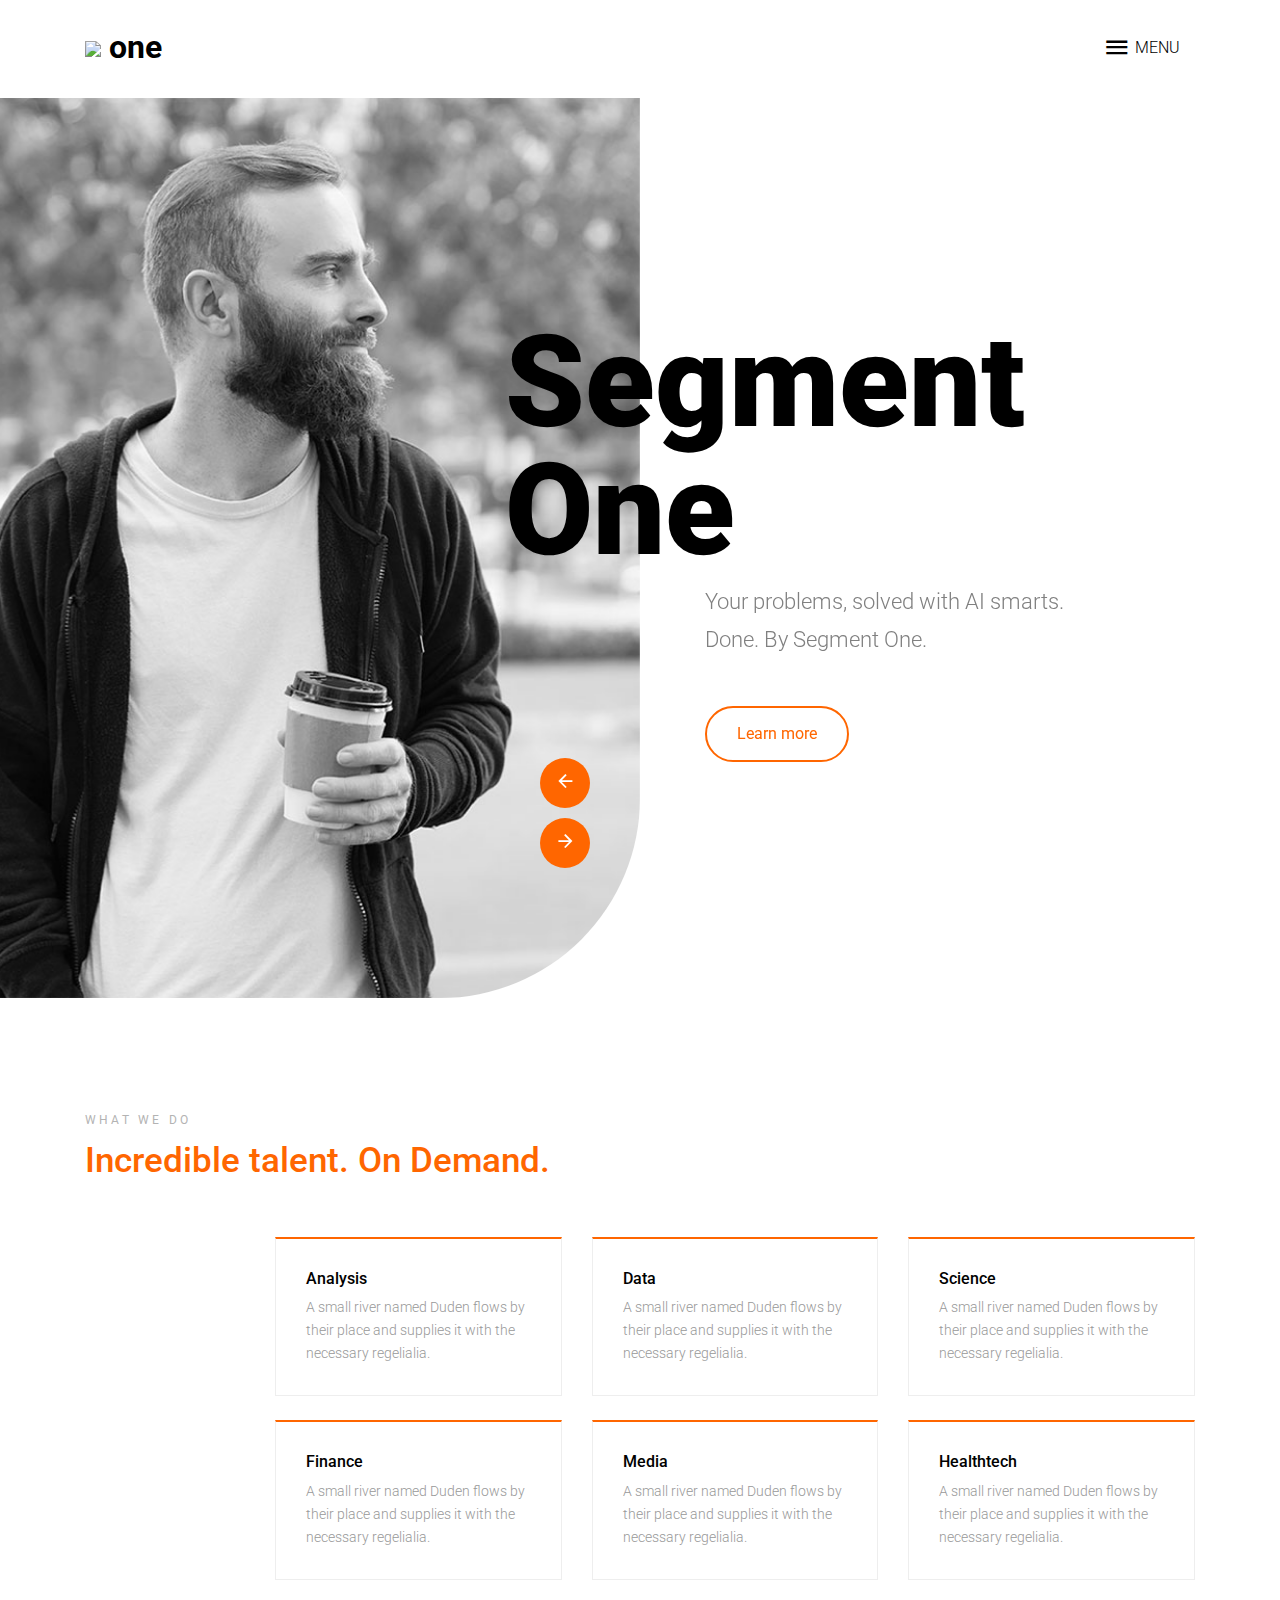
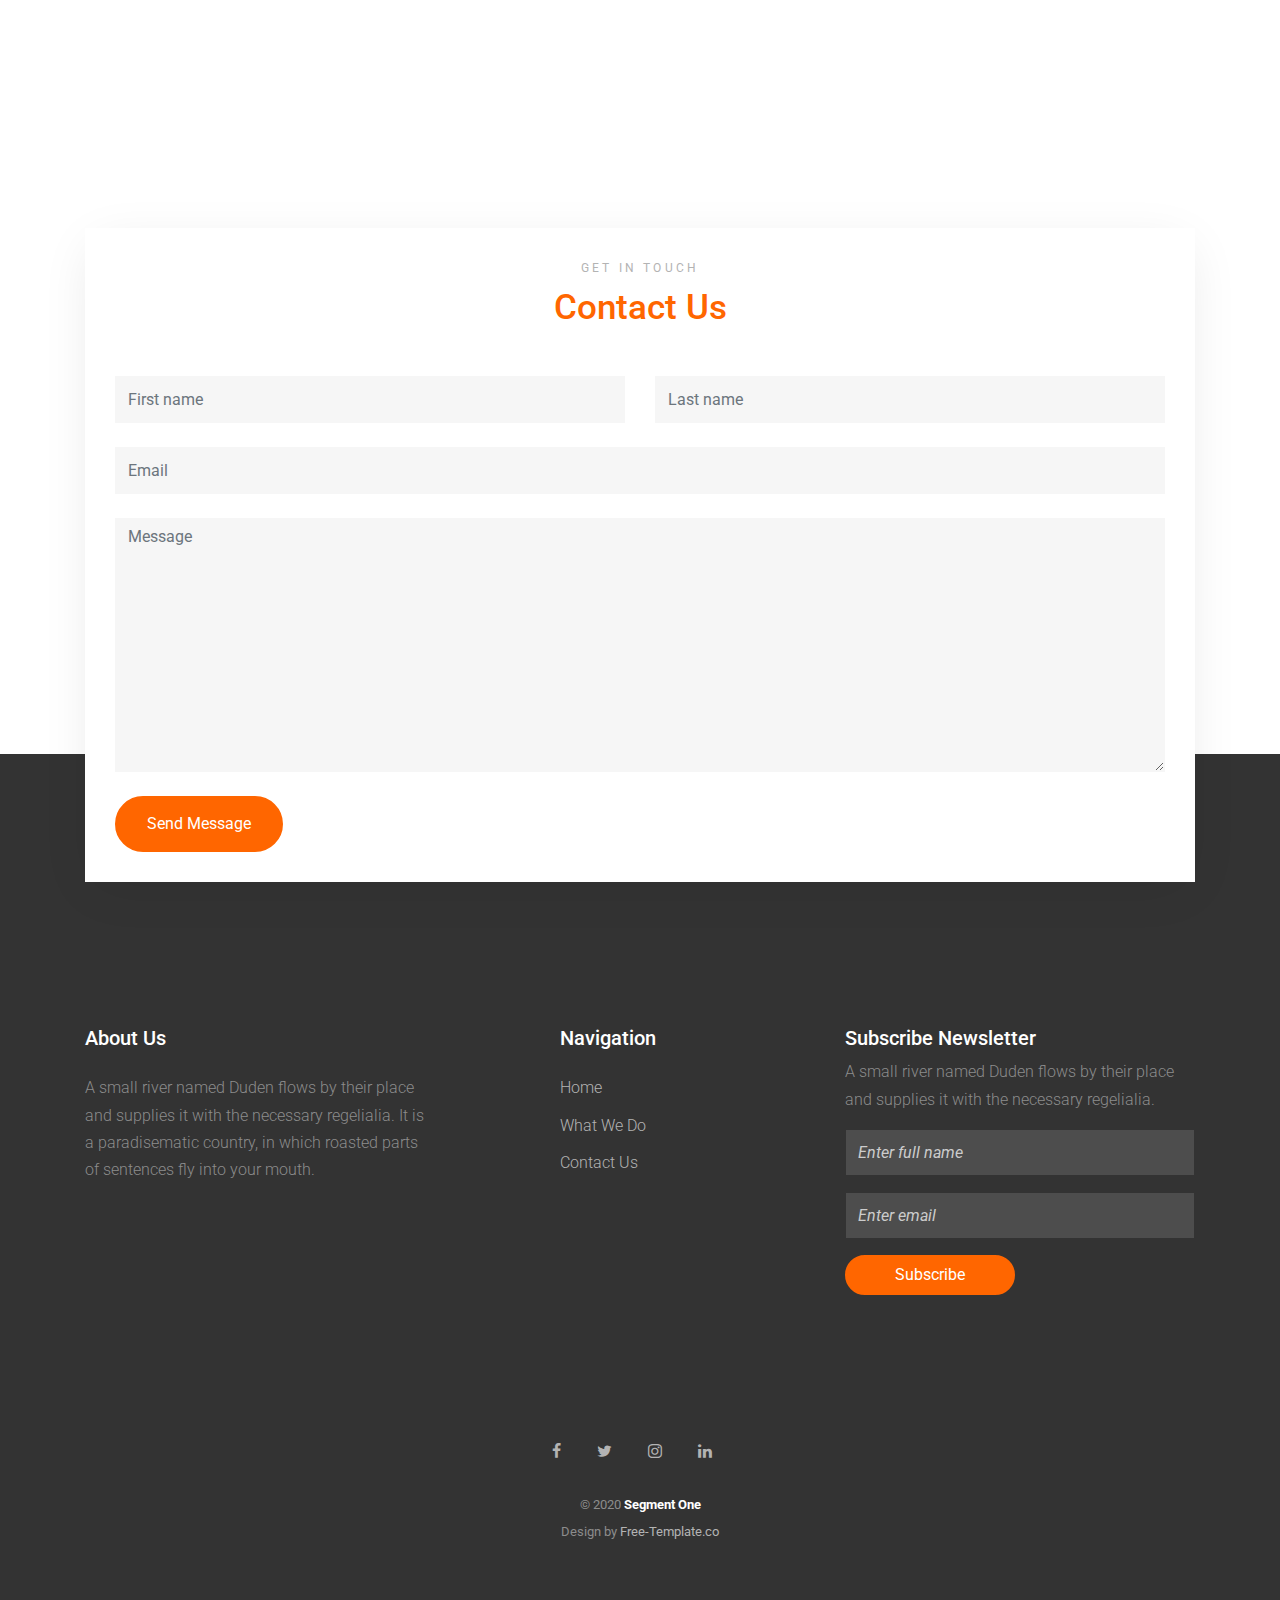
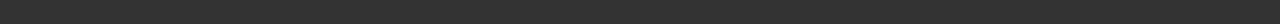
==== index.html @ 8825672e "Initial upload from template" ====
<!DOCTYPE html>
<html lang="en">
  <head>
    <title>Segment One</title>
    <meta charset="utf-8">
    <meta name="viewport" content="width=device-width, initial-scale=1, shrink-to-fit=no">
    
    <meta name="description" content="Leading AI consultancy in London, UK." />
    <meta name="keywords" content="" />

    <link rel="shortcut icon" href="ftco-32x32.png">

    <link href="https://fonts.googleapis.com/css?family=Roboto:300,400,500,700,900" rel="stylesheet">
    <link rel="stylesheet" href="fonts/icomoon/style.css">
    <link rel="stylesheet" href="css/bootstrap.min.css">
    <link rel="stylesheet" href="css/animate.css">
    <link rel="stylesheet" href="css/owl.carousel.min.css">
    <link rel="stylesheet" href="css/owl.theme.default.min.css">
    <link rel="stylesheet" href="css/bootstrap-datepicker.css">
    
    
    <link rel="stylesheet" href="fonts/flaticon/font/flaticon.css">
  
    <link rel="stylesheet" href="css/aos.css">
    <link rel="stylesheet" href="css/jquery.fancybox.min.css">
    

    <link rel="stylesheet" href="css/style.css">
    
  </head>
  <body data-spy="scroll" data-target=".site-navbar-target" data-offset="300">
  
 <!--  <div id="overlayer"></div>
  <div class="loader">
    <div class="spinner-border text-primary" role="status">
      <span class="sr-only">Loading...</span>
    </div>
  </div> -->

  <div class="site-wrap">

    <div class="site-mobile-menu site-navbar-target">
      <div class="site-mobile-menu-header">
        <div class="site-mobile-menu-close mt-3">
          <span class="icon-close2 js-menu-toggle"></span>
        </div>
      </div>
      <div class="site-mobile-menu-body"></div>
    </div> <!-- .site-mobile-menu -->
    
    
    <div class="site-navbar-wrap">
      
      <div class="site-navbar site-navbar-target js-sticky-header">
        <div class="container">
          <div class="row align-items-center">
            <div class="col-6 col-md-4">
              <h1 class="my-0 site-logo"><a href="index.html"><img src="segment.svg" height="40"/> one</a></h1>
            </div>
            <div class="col-6 col-md-8">
              <nav class="site-navigation text-right" role="navigation">
                <div class="container">

                  <div class="d-inline-block d-lg-block ml-md-0 mr-auto py-3"><a href="#" class="site-menu-toggle js-menu-toggle text-black">
                    <span class="icon-menu h3"></span> <span class="menu-text">Menu</span>
                  </a></div>

                  <ul class="site-menu main-menu js-clone-nav d-none d-lg-none">
                    <li><a href="#home-section" class="nav-link">Home</a></li>
                    <li><a href="#what-we-do-section" class="nav-link">What We Do</a></li>
                    <li><a href="#contact-section" class="nav-link">Contact</a></li>
                  </ul>
                </div>
              </nav>
            </div>
          </div>
        </div>
      </div>
    </div> <!-- END .site-navbar-wrap -->
    
    <div class="site-blocks-cover" id="home-section">
      <div class="img-wrap">
        <div class="owl-carousel slide-one-item hero-slider">
          <div class="slide">
            <img src="images/glint_hero_1.jpg">  
          </div>
          <div class="slide">
            <img src="images/glint_hero_2.jpg">  
          </div>
          <div class="slide">
            <img src="images/glint_hero_3.jpg">  
          </div>
        </div>
      </div>
      <div class="container">
        <div class="row">
          <div class="col-md-6 ml-auto align-self-center">
            <div class="intro">
              <div class="heading">
                <h1>Segment One</h1>
              </div>
              <div class="text">
                <p class="sub-text mb-5">Your problems, solved with AI smarts.<br/>Done. By Segment One.</p>
                <p><a href="#what-we-do-section" class="smoothscroll btn btn-outline-primary btn-md">Learn more</a></p>
              </div>
            </div>
          </div>
        </div>
      </div>
    </div> <!-- END .site-blocks-cover -->

    <div class="site-section" id="what-we-do-section">
      <div class="container">
        <div class="row mb-5">
          <div class="col-lg-6 section-title">
            <span class="sub-title mb-2 d-block">What We Do</span>
            <h2 class="title text-primary">Incredible talent. On Demand.</h2>
          </div>
        </div>
        <div class="row">
          <div class="col-lg-10 ml-auto">
            <div class="row">
              <div class="col-md-6 col-lg-4 mb-4 mb-lg-4">
                <div class="service h-100">
                  <h3>Analysis</h3>
                  <p>A small river named Duden flows by their place and supplies it with the necessary regelialia.</p>
                </div>
              </div>
              <div class="col-md-6 col-lg-4 mb-4 mb-lg-4">
                <div class="service h-100">
                  <h3>Data</h3>
                  <p>A small river named Duden flows by their place and supplies it with the necessary regelialia.</p>
                </div>
              </div>
              <div class="col-md-6 col-lg-4 mb-4 mb-lg-4">
                <div class="service h-100">
                  <h3>Science</h3>
                  <p>A small river named Duden flows by their place and supplies it with the necessary regelialia.</p>
                </div>
              </div>

              <div class="col-md-6 col-lg-4 mb-4 mb-lg-4">
                <div class="service h-100">
                  <h3>Finance</h3>
                  <p>A small river named Duden flows by their place and supplies it with the necessary regelialia.</p>
                </div>
              </div>
              <div class="col-md-6 col-lg-4 mb-4 mb-lg-4">
                <div class="service h-100">
                  <h3>Media</h3>
                  <p>A small river named Duden flows by their place and supplies it with the necessary regelialia.</p>
                </div>
              </div>
              <div class="col-md-6 col-lg-4 mb-4 mb-lg-4">
                <div class="service h-100">
                  <h3>Healthtech</h3>
                  <p>A small river named Duden flows by their place and supplies it with the necessary regelialia.</p>
                </div>
              </div>
            </div>
          </div>
        </div>
      </div>
    </div> <!-- END .site-section -->

    
    <div class="site-section" id="contact-section">
      <div class="container">
        <form action="" class="contact-form">

          <div class="section-title text-center mb-5">
            <span class="sub-title mb-2 d-block">Get In Touch</span>
            <h2 class="title text-primary">Contact Us</h2>
          </div>

          <div class="row mb-4">
            <div class="col-md-6 mb-4 mb-md-0">
              <input type="text" class="form-control" placeholder="First name">
            </div>
            <div class="col-md-6">
              <input type="text" class="form-control" placeholder="Last name">
            </div>
          </div>

          <div class="row mb-4">
            <div class="col-12">
              <input type="text" class="form-control" placeholder="Email">
            </div>
          </div>

          <div class="row mb-4">
            <div class="col-12">
              <textarea class="form-control" name="" id="" cols="30" rows="10" placeholder="Message"></textarea>
            </div>
          </div>

          <div class="row">
            <div class="col-12">
              <button type="submit" class="btn btn-primary btn-md">Send Message</button>
            </div>
          </div>

        </form>
      </div>
    </div> <!-- END .site-section -->
  
    <footer class="site-footer">
      <div class="container">
        <div class="row">
          <div class="col-lg-4 mb-5 mb-lg-0">
            <div class="row mb-5">
              <div class="col-12">
                <h3 class="footer-heading mb-4">About Us</h3>
                <p>A small river named Duden flows by their place and supplies it with the necessary regelialia. It is a paradisematic country, in which roasted parts of sentences fly into your mouth.</p>
              </div>
            </div>
            

            
          </div>
          <div class="col-lg-3 ml-auto">
           
            <div class="row mb-5">
              <div class="col-md-12">
                <h3 class="footer-heading mb-4">Navigation</h3>
              </div>
              <div class="col-md-6 col-lg-6">
                <ul class="list-unstyled">
                  <li><a href="#home-section" class="smoothscroll">Home</a></li>
                  <li><a href="#what-we-do-section" class="smoothscroll">What We Do</a></li>
                  <li><a href="#contact-section" class="smoothscroll">Contact Us</a></li>
                </ul>
              </div>
              
            </div>
            
          </div>
          

          <div class="col-lg-4 mb-5 mb-lg-0">

            <div class="mb-5">
              <h3 class="footer-heading mb-2">Subscribe Newsletter</h3>
              <p>A small river named Duden flows by their place and supplies it with the necessary regelialia.</p>

              <form method="post" class="form-subscribe">
                <div class="form-group mb-3">
                  <input type="text" class="form-control border-white text-white bg-transparent" placeholder="Enter full name" aria-label="Enter Email" aria-describedby="button-addon2">
                </div>
                <div class="form-group mb-3">
                  <input type="text" class="form-control border-white text-white bg-transparent" placeholder="Enter email" aria-label="Enter Email" aria-describedby="button-addon2">
                </div>
                <div class="form-group">
                  <button class="btn btn-primary px-5" type="submit">Subscribe</button>
                </div>
              </form>

            </div>

            


          </div>
          
        </div>
        <div class="row pt-5 mt-5 text-center">
          <div class="col-md-12">
            <div class="mb-4">
                  <a href="#" class="pl-0 pr-3"><span class="icon-facebook"></span></a>
                  <a href="#" class="pl-3 pr-3"><span class="icon-twitter"></span></a>
                  <a href="#" class="pl-3 pr-3"><span class="icon-instagram"></span></a>
                  <a href="#" class="pl-3 pr-3"><span class="icon-linkedin"></span></a>
                </div>
            <p>
              <!-- Link back to Free-Template.co can't be removed. Template is licensed under CC BY 3.0. -->
          <small class="block">&copy; 2020 <strong class="text-white">Segment One</strong><br> Design by <a href="https://free-template.co/" target="_blank">Free-Template.co</a></small> 
          </p>
          </div>
          
        </div>
      </div>
    </footer>
  </div>

  <script src="js/jquery-3.3.1.min.js"></script>
  <script src="js/popper.min.js"></script>
  <script src="js/bootstrap.min.js"></script>
  <script src="js/owl.carousel.min.js"></script>
  <script src="js/aos.js"></script>
  <script src="js/jquery.sticky.js"></script>
  <script src="js/stickyfill.min.js"></script>
  <script src="js/jquery.easing.1.3.js"></script>
  <script src="js/isotope.pkgd.min.js"></script>
  
  <script src="js/jquery.fancybox.min.js"></script>
  <script src="js/main.js"></script>

     
  </body>
</html>
---- fonts/icomoon/style.css ----
@font-face {
  font-family: 'icomoon';
  src:  url('fonts/icomoon.eot?10si43');
  src:  url('fonts/icomoon.eot?10si43#iefix') format('embedded-opentype'),
    url('fonts/icomoon.ttf?10si43') format('truetype'),
    url('fonts/icomoon.woff?10si43') format('woff'),
    url('fonts/icomoon.svg?10si43#icomoon') format('svg');
  font-weight: normal;
  font-style: normal;
}

[class^="icon-"], [class*=" icon-"] {
  /* use !important to prevent issues with browser extensions that change fonts */
  font-family: 'icomoon' !important;
  speak: none;
  font-style: normal;
  font-weight: normal;
  font-variant: normal;
  text-transform: none;
  line-height: 1;

  /* Better Font Rendering =========== */
  -webkit-font-smoothing: antialiased;
  -moz-osx-font-smoothing: grayscale;
}

.icon-asterisk:before {
  content: "\f069";
}
.icon-plus:before {
  content: "\f067";
}
.icon-question:before {
  content: "\f128";
}
.icon-minus:before {
  content: "\f068";
}
.icon-glass:before {
  content: "\f000";
}
.icon-music:before {
  content: "\f001";
}
.icon-search:before {
  content: "\f002";
}
.icon-envelope-o:before {
  content: "\f003";
}
.icon-heart:before {
  content: "\f004";
}
.icon-star:before {
  content: "\f005";
}
.icon-star-o:before {
  content: "\f006";
}
.icon-user:before {
  content: "\f007";
}
.icon-film:before {
  content: "\f008";
}
.icon-th-large:before {
  content: "\f009";
}
.icon-th:before {
  content: "\f00a";
}
.icon-th-list:before {
  content: "\f00b";
}
.icon-check:before {
  content: "\f00c";
}
.icon-close:before {
  content: "\f00d";
}
.icon-remove:before {
  content: "\f00d";
}
.icon-times:before {
  content: "\f00d";
}
.icon-search-plus:before {
  content: "\f00e";
}
.icon-search-minus:before {
  content: "\f010";
}
.icon-power-off:before {
  content: "\f011";
}
.icon-signal:before {
  content: "\f012";
}
.icon-cog:before {
  content: "\f013";
}
.icon-gear:before {
  content: "\f013";
}
.icon-trash-o:before {
  content: "\f014";
}
.icon-home:before {
  content: "\f015";
}
.icon-file-o:before {
  content: "\f016";
}
.icon-clock-o:before {
  content: "\f017";
}
.icon-road:before {
  content: "\f018";
}
.icon-download:before {
  content: "\f019";
}
.icon-arrow-circle-o-down:before {
  content: "\f01a";
}
.icon-arrow-circle-o-up:before {
  content: "\f01b";
}
.icon-inbox:before {
  content: "\f01c";
}
.icon-play-circle-o:before {
  content: "\f01d";
}
.icon-repeat:before {
  content: "\f01e";
}
.icon-rotate-right:before {
  content: "\f01e";
}
.icon-refresh:before {
  content: "\f021";
}
.icon-list-alt:before {
  content: "\f022";
}
.icon-lock:before {
  content: "\f023";
}
.icon-flag:before {
  content: "\f024";
}
.icon-headphones:before {
  content: "\f025";
}
.icon-volume-off:before {
  content: "\f026";
}
.icon-volume-down:before {
  content: "\f027";
}
.icon-volume-up:before {
  content: "\f028";
}
.icon-qrcode:before {
  content: "\f029";
}
.icon-barcode:before {
  content: "\f02a";
}
.icon-tag:before {
  content: "\f02b";
}
.icon-tags:before {
  content: "\f02c";
}
.icon-book:before {
  content: "\f02d";
}
.icon-bookmark:before {
  content: "\f02e";
}
.icon-print:before {
  content: "\f02f";
}
.icon-camera:before {
  content: "\f030";
}
.icon-font:before {
  content: "\f031";
}
.icon-bold:before {
  content: "\f032";
}
.icon-italic:before {
  content: "\f033";
}
.icon-text-height:before {
  content: "\f034";
}
.icon-text-width:before {
  content: "\f035";
}
.icon-align-left:before {
  content: "\f036";
}
.icon-align-center:before {
  content: "\f037";
}
.icon-align-right:before {
  content: "\f038";
}
.icon-align-justify:before {
  content: "\f039";
}
.icon-list:before {
  content: "\f03a";
}
.icon-dedent:before {
  content: "\f03b";
}
.icon-outdent:before {
  content: "\f03b";
}
.icon-indent:before {
  content: "\f03c";
}
.icon-video-camera:before {
  content: "\f03d";
}
.icon-image:before {
  content: "\f03e";
}
.icon-photo:before {
  content: "\f03e";
}
.icon-picture-o:before {
  content: "\f03e";
}
.icon-pencil:before {
  content: "\f040";
}
.icon-map-marker:before {
  content: "\f041";
}
.icon-adjust:before {
  content: "\f042";
}
.icon-tint:before {
  content: "\f043";
}
.icon-edit:before {
  content: "\f044";
}
.icon-pencil-square-o:before {
  content: "\f044";
}
.icon-share-square-o:before {
  content: "\f045";
}
.icon-check-square-o:before {
  content: "\f046";
}
.icon-arrows:before {
  content: "\f047";
}
.icon-step-backward:before {
  content: "\f048";
}
.icon-fast-backward:before {
  content: "\f049";
}
.icon-backward:before {
  content: "\f04a";
}
.icon-play:before {
  content: "\f04b";
}
.icon-pause:before {
  content: "\f04c";
}
.icon-stop:before {
  content: "\f04d";
}
.icon-forward:before {
  content: "\f04e";
}
.icon-fast-forward:before {
  content: "\f050";
}
.icon-step-forward:before {
  content: "\f051";
}
.icon-eject:before {
  content: "\f052";
}
.icon-chevron-left:before {
  content: "\f053";
}
.icon-chevron-right:before {
  content: "\f054";
}
.icon-plus-circle:before {
  content: "\f055";
}
.icon-minus-circle:before {
  content: "\f056";
}
.icon-times-circle:before {
  content: "\f057";
}
.icon-check-circle:before {
  content: "\f058";
}
.icon-question-circle:before {
  content: "\f059";
}
.icon-info-circle:before {
  content: "\f05a";
}
.icon-crosshairs:before {
  content: "\f05b";
}
.icon-times-circle-o:before {
  content: "\f05c";
}
.icon-check-circle-o:before {
  content: "\f05d";
}
.icon-ban:before {
  content: "\f05e";
}
.icon-arrow-left:before {
  content: "\f060";
}
.icon-arrow-right:before {
  content: "\f061";
}
.icon-arrow-up:before {
  content: "\f062";
}
.icon-arrow-down:before {
  content: "\f063";
}
.icon-mail-forward:before {
  content: "\f064";
}
.icon-share:before {
  content: "\f064";
}
.icon-expand:before {
  content: "\f065";
}
.icon-compress:before {
  content: "\f066";
}
.icon-exclamation-circle:before {
  content: "\f06a";
}
.icon-gift:before {
  content: "\f06b";
}
.icon-leaf:before {
  content: "\f06c";
}
.icon-fire:before {
  content: "\f06d";
}
.icon-eye:before {
  content: "\f06e";
}
.icon-eye-slash:before {
  content: "\f070";
}
.icon-exclamation-triangle:before {
  content: "\f071";
}
.icon-warning:before {
  content: "\f071";
}
.icon-plane:before {
  content: "\f072";
}
.icon-calendar:before {
  content: "\f073";
}
.icon-random:before {
  content: "\f074";
}
.icon-comment:before {
  content: "\f075";
}
.icon-magnet:before {
  content: "\f076";
}
.icon-chevron-up:before {
  content: "\f077";
}
.icon-chevron-down:before {
  content: "\f078";
}
.icon-retweet:before {
  content: "\f079";
}
.icon-shopping-cart:before {
  content: "\f07a";
}
.icon-folder:before {
  content: "\f07b";
}
.icon-folder-open:before {
  content: "\f07c";
}
.icon-arrows-v:before {
  content: "\f07d";
}
.icon-arrows-h:before {
  content: "\f07e";
}
.icon-bar-chart:before {
  content: "\f080";
}
.icon-bar-chart-o:before {
  content: "\f080";
}
.icon-twitter-square:before {
  content: "\f081";
}
.icon-facebook-square:before {
  content: "\f082";
}
.icon-camera-retro:before {
  content: "\f083";
}
.icon-key:before {
  content: "\f084";
}
.icon-cogs:before {
  content: "\f085";
}
.icon-gears:before {
  content: "\f085";
}
.icon-comments:before {
  content: "\f086";
}
.icon-thumbs-o-up:before {
  content: "\f087";
}
.icon-thumbs-o-down:before {
  content: "\f088";
}
.icon-star-half:before {
  content: "\f089";
}
.icon-heart-o:before {
  content: "\f08a";
}
.icon-sign-out:before {
  content: "\f08b";
}
.icon-linkedin-square:before {
  content: "\f08c";
}
.icon-thumb-tack:before {
  content: "\f08d";
}
.icon-external-link:before {
  content: "\f08e";
}
.icon-sign-in:before {
  content: "\f090";
}
.icon-trophy:before {
  content: "\f091";
}
.icon-github-square:before {
  content: "\f092";
}
.icon-upload:before {
  content: "\f093";
}
.icon-lemon-o:before {
  content: "\f094";
}
.icon-phone:before {
  content: "\f095";
}
.icon-square-o:before {
  content: "\f096";
}
.icon-bookmark-o:before {
  content: "\f097";
}
.icon-phone-square:before {
  content: "\f098";
}
.icon-twitter:before {
  content: "\f099";
}
.icon-facebook:before {
  content: "\f09a";
}
.icon-facebook-f:before {
  content: "\f09a";
}
.icon-github:before {
  content: "\f09b";
}
.icon-unlock:before {
  content: "\f09c";
}
.icon-credit-card:before {
  content: "\f09d";
}
.icon-feed:before {
  content: "\f09e";
}
.icon-rss:before {
  content: "\f09e";
}
.icon-hdd-o:before {
  content: "\f0a0";
}
.icon-bullhorn:before {
  content: "\f0a1";
}
.icon-bell-o:before {
  content: "\f0a2";
}
.icon-certificate:before {
  content: "\f0a3";
}
.icon-hand-o-right:before {
  content: "\f0a4";
}
.icon-hand-o-left:before {
  content: "\f0a5";
}
.icon-hand-o-up:before {
  content: "\f0a6";
}
.icon-hand-o-down:before {
  content: "\f0a7";
}
.icon-arrow-circle-left:before {
  content: "\f0a8";
}
.icon-arrow-circle-right:before {
  content: "\f0a9";
}
.icon-arrow-circle-up:before {
  content: "\f0aa";
}
.icon-arrow-circle-down:before {
  content: "\f0ab";
}
.icon-globe:before {
  content: "\f0ac";
}
.icon-wrench:before {
  content: "\f0ad";
}
.icon-tasks:before {
  content: "\f0ae";
}
.icon-filter:before {
  content: "\f0b0";
}
.icon-briefcase:before {
  content: "\f0b1";
}
.icon-arrows-alt:before {
  content: "\f0b2";
}
.icon-group:before {
  content: "\f0c0";
}
.icon-users:before {
  content: "\f0c0";
}
.icon-chain:before {
  content: "\f0c1";
}
.icon-link:before {
  content: "\f0c1";
}
.icon-cloud:before {
  content: "\f0c2";
}
.icon-flask:before {
  content: "\f0c3";
}
.icon-cut:before {
  content: "\f0c4";
}
.icon-scissors:before {
  content: "\f0c4";
}
.icon-copy:before {
  content: "\f0c5";
}
.icon-files-o:before {
  content: "\f0c5";
}
.icon-paperclip:before {
  content: "\f0c6";
}
.icon-floppy-o:before {
  content: "\f0c7";
}
.icon-save:before {
  content: "\f0c7";
}
.icon-square:before {
  content: "\f0c8";
}
.icon-bars:before {
  content: "\f0c9";
}
.icon-navicon:before {
  content: "\f0c9";
}
.icon-reorder:before {
  content: "\f0c9";
}
.icon-list-ul:before {
  content: "\f0ca";
}
.icon-list-ol:before {
  content: "\f0cb";
}
.icon-strikethrough:before {
  content: "\f0cc";
}
.icon-underline:before {
  content: "\f0cd";
}
.icon-table:before {
  content: "\f0ce";
}
.icon-magic:before {
  content: "\f0d0";
}
.icon-truck:before {
  content: "\f0d1";
}
.icon-pinterest:before {
  content: "\f0d2";
}
.icon-pinterest-square:before {
  content: "\f0d3";
}
.icon-google-plus-square:before {
  content: "\f0d4";
}
.icon-google-plus:before {
  content: "\f0d5";
}
.icon-money:before {
  content: "\f0d6";
}
.icon-caret-down:before {
  content: "\f0d7";
}
.icon-caret-up:before {
  content: "\f0d8";
}
.icon-caret-left:before {
  content: "\f0d9";
}
.icon-caret-right:before {
  content: "\f0da";
}
.icon-columns:before {
  content: "\f0db";
}
.icon-sort:before {
  content: "\f0dc";
}
.icon-unsorted:before {
  content: "\f0dc";
}
.icon-sort-desc:before {
  content: "\f0dd";
}
.icon-sort-down:before {
  content: "\f0dd";
}
.icon-sort-asc:before {
  content: "\f0de";
}
.icon-sort-up:before {
  content: "\f0de";
}
.icon-envelope:before {
  content: "\f0e0";
}
.icon-linkedin:before {
  content: "\f0e1";
}
.icon-rotate-left:before {
  content: "\f0e2";
}
.icon-undo:before {
  content: "\f0e2";
}
.icon-gavel:before {
  content: "\f0e3";
}
.icon-legal:before {
  content: "\f0e3";
}
.icon-dashboard:before {
  content: "\f0e4";
}
.icon-tachometer:before {
  content: "\f0e4";
}
.icon-comment-o:before {
  content: "\f0e5";
}
.icon-comments-o:before {
  content: "\f0e6";
}
.icon-bolt:before {
  content: "\f0e7";
}
.icon-flash:before {
  content: "\f0e7";
}
.icon-sitemap:before {
  content: "\f0e8";
}
.icon-umbrella:before {
  content: "\f0e9";
}
.icon-clipboard:before {
  content: "\f0ea";
}
.icon-paste:before {
  content: "\f0ea";
}
.icon-lightbulb-o:before {
  content: "\f0eb";
}
.icon-exchange:before {
  content: "\f0ec";
}
.icon-cloud-download:before {
  content: "\f0ed";
}
.icon-cloud-upload:before {
  content: "\f0ee";
}
.icon-user-md:before {
  content: "\f0f0";
}
.icon-stethoscope:before {
  content: "\f0f1";
}
.icon-suitcase:before {
  content: "\f0f2";
}
.icon-bell:before {
  content: "\f0f3";
}
.icon-coffee:before {
  content: "\f0f4";
}
.icon-cutlery:before {
  content: "\f0f5";
}
.icon-file-text-o:before {
  content: "\f0f6";
}
.icon-building-o:before {
  content: "\f0f7";
}
.icon-hospital-o:before {
  content: "\f0f8";
}
.icon-ambulance:before {
  content: "\f0f9";
}
.icon-medkit:before {
  content: "\f0fa";
}
.icon-fighter-jet:before {
  content: "\f0fb";
}
.icon-beer:before {
  content: "\f0fc";
}
.icon-h-square:before {
  content: "\f0fd";
}
.icon-plus-square:before {
  content: "\f0fe";
}
.icon-angle-double-left:before {
  content: "\f100";
}
.icon-angle-double-right:before {
  content: "\f101";
}
.icon-angle-double-up:before {
  content: "\f102";
}
.icon-angle-double-down:before {
  content: "\f103";
}
.icon-angle-left:before {
  content: "\f104";
}
.icon-angle-right:before {
  content: "\f105";
}
.icon-angle-up:before {
  content: "\f106";
}
.icon-angle-down:before {
  content: "\f107";
}
.icon-desktop:before {
  content: "\f108";
}
.icon-laptop:before {
  content: "\f109";
}
.icon-tablet:before {
  content: "\f10a";
}
.icon-mobile:before {
  content: "\f10b";
}
.icon-mobile-phone:before {
  content: "\f10b";
}
.icon-circle-o:before {
  content: "\f10c";
}
.icon-quote-left:before {
  content: "\f10d";
}
.icon-quote-right:before {
  content: "\f10e";
}
.icon-spinner:before {
  content: "\f110";
}
.icon-circle:before {
  content: "\f111";
}
.icon-mail-reply:before {
  content: "\f112";
}
.icon-reply:before {
  content: "\f112";
}
.icon-github-alt:before {
  content: "\f113";
}
.icon-folder-o:before {
  content: "\f114";
}
.icon-folder-open-o:before {
  content: "\f115";
}
.icon-smile-o:before {
  content: "\f118";
}
.icon-frown-o:before {
  content: "\f119";
}
.icon-meh-o:before {
  content: "\f11a";
}
.icon-gamepad:before {
  content: "\f11b";
}
.icon-keyboard-o:before {
  content: "\f11c";
}
.icon-flag-o:before {
  content: "\f11d";
}
.icon-flag-checkered:before {
  content: "\f11e";
}
.icon-terminal:before {
  content: "\f120";
}
.icon-code:before {
  content: "\f121";
}
.icon-mail-reply-all:before {
  content: "\f122";
}
.icon-reply-all:before {
  content: "\f122";
}
.icon-star-half-empty:before {
  content: "\f123";
}
.icon-star-half-full:before {
  content: "\f123";
}
.icon-star-half-o:before {
  content: "\f123";
}
.icon-location-arrow:before {
  content: "\f124";
}
.icon-crop:before {
  content: "\f125";
}
.icon-code-fork:before {
  content: "\f126";
}
.icon-chain-broken:before {
  content: "\f127";
}
.icon-unlink:before {
  content: "\f127";
}
.icon-info:before {
  content: "\f129";
}
.icon-exclamation:before {
  content: "\f12a";
}
.icon-superscript:before {
  content: "\f12b";
}
.icon-subscript:before {
  content: "\f12c";
}
.icon-eraser:before {
  content: "\f12d";
}
.icon-puzzle-piece:before {
  content: "\f12e";
}
.icon-microphone:before {
  content: "\f130";
}
.icon-microphone-slash:before {
  content: "\f131";
}
.icon-shield:before {
  content: "\f132";
}
.icon-calendar-o:before {
  content: "\f133";
}
.icon-fire-extinguisher:before {
  content: "\f134";
}
.icon-rocket:before {
  content: "\f135";
}
.icon-maxcdn:before {
  content: "\f136";
}
.icon-chevron-circle-left:before {
  content: "\f137";
}
.icon-chevron-circle-right:before {
  content: "\f138";
}
.icon-chevron-circle-up:before {
  content: "\f139";
}
.icon-chevron-circle-down:before {
  content: "\f13a";
}
.icon-html5:before {
  content: "\f13b";
}
.icon-css3:before {
  content: "\f13c";
}
.icon-anchor:before {
  content: "\f13d";
}
.icon-unlock-alt:before {
  content: "\f13e";
}
.icon-bullseye:before {
  content: "\f140";
}
.icon-ellipsis-h:before {
  content: "\f141";
}
.icon-ellipsis-v:before {
  content: "\f142";
}
.icon-rss-square:before {
  content: "\f143";
}
.icon-play-circle:before {
  content: "\f144";
}
.icon-ticket:before {
  content: "\f145";
}
.icon-minus-square:before {
  content: "\f146";
}
.icon-minus-square-o:before {
  content: "\f147";
}
.icon-level-up:before {
  content: "\f148";
}
.icon-level-down:before {
  content: "\f149";
}
.icon-check-square:before {
  content: "\f14a";
}
.icon-pencil-square:before {
  content: "\f14b";
}
.icon-external-link-square:before {
  content: "\f14c";
}
.icon-share-square:before {
  content: "\f14d";
}
.icon-compass:before {
  content: "\f14e";
}
.icon-caret-square-o-down:before {
  content: "\f150";
}
.icon-toggle-down:before {
  content: "\f150";
}
.icon-caret-square-o-up:before {
  content: "\f151";
}
.icon-toggle-up:before {
  content: "\f151";
}
.icon-caret-square-o-right:before {
  content: "\f152";
}
.icon-toggle-right:before {
  content: "\f152";
}
.icon-eur:before {
  content: "\f153";
}
.icon-euro:before {
  content: "\f153";
}
.icon-gbp:before {
  content: "\f154";
}
.icon-dollar:before {
  content: "\f155";
}
.icon-usd:before {
  content: "\f155";
}
.icon-inr:before {
  content: "\f156";
}
.icon-rupee:before {
  content: "\f156";
}
.icon-cny:before {
  content: "\f157";
}
.icon-jpy:before {
  content: "\f157";
}
.icon-rmb:before {
  content: "\f157";
}
.icon-yen:before {
  content: "\f157";
}
.icon-rouble:before {
  content: "\f158";
}
.icon-rub:before {
  content: "\f158";
}
.icon-ruble:before {
  content: "\f158";
}
.icon-krw:before {
  content: "\f159";
}
.icon-won:before {
  content: "\f159";
}
.icon-bitcoin:before {
  content: "\f15a";
}
.icon-btc:before {
  content: "\f15a";
}
.icon-file:before {
  content: "\f15b";
}
.icon-file-text:before {
  content: "\f15c";
}
.icon-sort-alpha-asc:before {
  content: "\f15d";
}
.icon-sort-alpha-desc:before {
  content: "\f15e";
}
.icon-sort-amount-asc:before {
  content: "\f160";
}
.icon-sort-amount-desc:before {
  content: "\f161";
}
.icon-sort-numeric-asc:before {
  content: "\f162";
}
.icon-sort-numeric-desc:before {
  content: "\f163";
}
.icon-thumbs-up:before {
  content: "\f164";
}
.icon-thumbs-down:before {
  content: "\f165";
}
.icon-youtube-square:before {
  content: "\f166";
}
.icon-youtube:before {
  content: "\f167";
}
.icon-xing:before {
  content: "\f168";
}
.icon-xing-square:before {
  content: "\f169";
}
.icon-youtube-play:before {
  content: "\f16a";
}
.icon-dropbox:before {
  content: "\f16b";
}
.icon-stack-overflow:before {
  content: "\f16c";
}
.icon-instagram:before {
  content: "\f16d";
}
.icon-flickr:before {
  content: "\f16e";
}
.icon-adn:before {
  content: "\f170";
}
.icon-bitbucket:before {
  content: "\f171";
}
.icon-bitbucket-square:before {
  content: "\f172";
}
.icon-tumblr:before {
  content: "\f173";
}
.icon-tumblr-square:before {
  content: "\f174";
}
.icon-long-arrow-down:before {
  content: "\f175";
}
.icon-long-arrow-up:before {
  content: "\f176";
}
.icon-long-arrow-left:before {
  content: "\f177";
}
.icon-long-arrow-right:before {
  content: "\f178";
}
.icon-apple:before {
  content: "\f179";
}
.icon-windows:before {
  content: "\f17a";
}
.icon-android:before {
  content: "\f17b";
}
.icon-linux:before {
  content: "\f17c";
}
.icon-dribbble:before {
  content: "\f17d";
}
.icon-skype:before {
  content: "\f17e";
}
.icon-foursquare:before {
  content: "\f180";
}
.icon-trello:before {
  content: "\f181";
}
.icon-female:before {
  content: "\f182";
}
.icon-male:before {
  content: "\f183";
}
.icon-gittip:before {
  content: "\f184";
}
.icon-gratipay:before {
  content: "\f184";
}
.icon-sun-o:before {
  content: "\f185";
}
.icon-moon-o:before {
  content: "\f186";
}
.icon-archive:before {
  content: "\f187";
}
.icon-bug:before {
  content: "\f188";
}
.icon-vk:before {
  content: "\f189";
}
.icon-weibo:before {
  content: "\f18a";
}
.icon-renren:before {
  content: "\f18b";
}
.icon-pagelines:before {
  content: "\f18c";
}
.icon-stack-exchange:before {
  content: "\f18d";
}
.icon-arrow-circle-o-right:before {
  content: "\f18e";
}
.icon-arrow-circle-o-left:before {
  content: "\f190";
}
.icon-caret-square-o-left:before {
  content: "\f191";
}
.icon-toggle-left:before {
  content: "\f191";
}
.icon-dot-circle-o:before {
  content: "\f192";
}
.icon-wheelchair:before {
  content: "\f193";
}
.icon-vimeo-square:before {
  content: "\f194";
}
.icon-try:before {
  content: "\f195";
}
.icon-turkish-lira:before {
  content: "\f195";
}
.icon-plus-square-o:before {
  content: "\f196";
}
.icon-space-shuttle:before {
  content: "\f197";
}
.icon-slack:before {
  content: "\f198";
}
.icon-envelope-square:before {
  content: "\f199";
}
.icon-wordpress:before {
  content: "\f19a";
}
.icon-openid:before {
  content: "\f19b";
}
.icon-bank:before {
  content: "\f19c";
}
.icon-institution:before {
  content: "\f19c";
}
.icon-university:before {
  content: "\f19c";
}
.icon-graduation-cap:before {
  content: "\f19d";
}
.icon-mortar-board:before {
  content: "\f19d";
}
.icon-yahoo:before {
  content: "\f19e";
}
.icon-google:before {
  content: "\f1a0";
}
.icon-reddit:before {
  content: "\f1a1";
}
.icon-reddit-square:before {
  content: "\f1a2";
}
.icon-stumbleupon-circle:before {
  content: "\f1a3";
}
.icon-stumbleupon:before {
  content: "\f1a4";
}
.icon-delicious:before {
  content: "\f1a5";
}
.icon-digg:before {
  content: "\f1a6";
}
.icon-pied-piper-pp:before {
  content: "\f1a7";
}
.icon-pied-piper-alt:before {
  content: "\f1a8";
}
.icon-drupal:before {
  content: "\f1a9";
}
.icon-joomla:before {
  content: "\f1aa";
}
.icon-language:before {
  content: "\f1ab";
}
.icon-fax:before {
  content: "\f1ac";
}
.icon-building:before {
  content: "\f1ad";
}
.icon-child:before {
  content: "\f1ae";
}
.icon-paw:before {
  content: "\f1b0";
}
.icon-spoon:before {
  content: "\f1b1";
}
.icon-cube:before {
  content: "\f1b2";
}
.icon-cubes:before {
  content: "\f1b3";
}
.icon-behance:before {
  content: "\f1b4";
}
.icon-behance-square:before {
  content: "\f1b5";
}
.icon-steam:before {
  content: "\f1b6";
}
.icon-steam-square:before {
  content: "\f1b7";
}
.icon-recycle:before {
  content: "\f1b8";
}
.icon-automobile:before {
  content: "\f1b9";
}
.icon-car:before {
  content: "\f1b9";
}
.icon-cab:before {
  content: "\f1ba";
}
.icon-taxi:before {
  content: "\f1ba";
}
.icon-tree:before {
  content: "\f1bb";
}
.icon-spotify:before {
  content: "\f1bc";
}
.icon-deviantart:before {
  content: "\f1bd";
}
.icon-soundcloud:before {
  content: "\f1be";
}
.icon-database:before {
  content: "\f1c0";
}
.icon-file-pdf-o:before {
  content: "\f1c1";
}
.icon-file-word-o:before {
  content: "\f1c2";
}
.icon-file-excel-o:before {
  content: "\f1c3";
}
.icon-file-powerpoint-o:before {
  content: "\f1c4";
}
.icon-file-image-o:before {
  content: "\f1c5";
}
.icon-file-photo-o:before {
  content: "\f1c5";
}
.icon-file-picture-o:before {
  content: "\f1c5";
}
.icon-file-archive-o:before {
  content: "\f1c6";
}
.icon-file-zip-o:before {
  content: "\f1c6";
}
.icon-file-audio-o:before {
  content: "\f1c7";
}
.icon-file-sound-o:before {
  content: "\f1c7";
}
.icon-file-movie-o:before {
  content: "\f1c8";
}
.icon-file-video-o:before {
  content: "\f1c8";
}
.icon-file-code-o:before {
  content: "\f1c9";
}
.icon-vine:before {
  content: "\f1ca";
}
.icon-codepen:before {
  content: "\f1cb";
}
.icon-jsfiddle:before {
  content: "\f1cc";
}
.icon-life-bouy:before {
  content: "\f1cd";
}
.icon-life-buoy:before {
  content: "\f1cd";
}
.icon-life-ring:before {
  content: "\f1cd";
}
.icon-life-saver:before {
  content: "\f1cd";
}
.icon-support:before {
  content: "\f1cd";
}
.icon-circle-o-notch:before {
  content: "\f1ce";
}
.icon-ra:before {
  content: "\f1d0";
}
.icon-rebel:before {
  content: "\f1d0";
}
.icon-resistance:before {
  content: "\f1d0";
}
.icon-empire:before {
  content: "\f1d1";
}
.icon-ge:before {
  content: "\f1d1";
}
.icon-git-square:before {
  content: "\f1d2";
}
.icon-git:before {
  content: "\f1d3";
}
.icon-hacker-news:before {
  content: "\f1d4";
}
.icon-y-combinator-square:before {
  content: "\f1d4";
}
.icon-yc-square:before {
  content: "\f1d4";
}
.icon-tencent-weibo:before {
  content: "\f1d5";
}
.icon-qq:before {
  content: "\f1d6";
}
.icon-wechat:before {
  content: "\f1d7";
}
.icon-weixin:before {
  content: "\f1d7";
}
.icon-paper-plane:before {
  content: "\f1d8";
}
.icon-send:before {
  content: "\f1d8";
}
.icon-paper-plane-o:before {
  content: "\f1d9";
}
.icon-send-o:before {
  content: "\f1d9";
}
.icon-history:before {
  content: "\f1da";
}
.icon-circle-thin:before {
  content: "\f1db";
}
.icon-header:before {
  content: "\f1dc";
}
.icon-paragraph:before {
  content: "\f1dd";
}
.icon-sliders:before {
  content: "\f1de";
}
.icon-share-alt:before {
  content: "\f1e0";
}
.icon-share-alt-square:before {
  content: "\f1e1";
}
.icon-bomb:before {
  content: "\f1e2";
}
.icon-futbol-o:before {
  content: "\f1e3";
}
.icon-soccer-ball-o:before {
  content: "\f1e3";
}
.icon-tty:before {
  content: "\f1e4";
}
.icon-binoculars:before {
  content: "\f1e5";
}
.icon-plug:before {
  content: "\f1e6";
}
.icon-slideshare:before {
  content: "\f1e7";
}
.icon-twitch:before {
  content: "\f1e8";
}
.icon-yelp:before {
  content: "\f1e9";
}
.icon-newspaper-o:before {
  content: "\f1ea";
}
.icon-wifi:before {
  content: "\f1eb";
}
.icon-calculator:before {
  content: "\f1ec";
}
.icon-paypal:before {
  content: "\f1ed";
}
.icon-google-wallet:before {
  content: "\f1ee";
}
.icon-cc-visa:before {
  content: "\f1f0";
}
.icon-cc-mastercard:before {
  content: "\f1f1";
}
.icon-cc-discover:before {
  content: "\f1f2";
}
.icon-cc-amex:before {
  content: "\f1f3";
}
.icon-cc-paypal:before {
  content: "\f1f4";
}
.icon-cc-stripe:before {
  content: "\f1f5";
}
.icon-bell-slash:before {
  content: "\f1f6";
}
.icon-bell-slash-o:before {
  content: "\f1f7";
}
.icon-trash:before {
  content: "\f1f8";
}
.icon-copyright:before {
  content: "\f1f9";
}
.icon-at:before {
  content: "\f1fa";
}
.icon-eyedropper:before {
  content: "\f1fb";
}
.icon-paint-brush:before {
  content: "\f1fc";
}
.icon-birthday-cake:before {
  content: "\f1fd";
}
.icon-area-chart:before {
  content: "\f1fe";
}
.icon-pie-chart:before {
  content: "\f200";
}
.icon-line-chart:before {
  content: "\f201";
}
.icon-lastfm:before {
  content: "\f202";
}
.icon-lastfm-square:before {
  content: "\f203";
}
.icon-toggle-off:before {
  content: "\f204";
}
.icon-toggle-on:before {
  content: "\f205";
}
.icon-bicycle:before {
  content: "\f206";
}
.icon-bus:before {
  content: "\f207";
}
.icon-ioxhost:before {
  content: "\f208";
}
.icon-angellist:before {
  content: "\f209";
}
.icon-cc:before {
  content: "\f20a";
}
.icon-ils:before {
  content: "\f20b";
}
.icon-shekel:before {
  content: "\f20b";
}
.icon-sheqel:before {
  content: "\f20b";
}
.icon-meanpath:before {
  content: "\f20c";
}
.icon-buysellads:before {
  content: "\f20d";
}
.icon-connectdevelop:before {
  content: "\f20e";
}
.icon-dashcube:before {
  content: "\f210";
}
.icon-forumbee:before {
  content: "\f211";
}
.icon-leanpub:before {
  content: "\f212";
}
.icon-sellsy:before {
  content: "\f213";
}
.icon-shirtsinbulk:before {
  content: "\f214";
}
.icon-simplybuilt:before {
  content: "\f215";
}
.icon-skyatlas:before {
  content: "\f216";
}
.icon-cart-plus:before {
  content: "\f217";
}
.icon-cart-arrow-down:before {
  content: "\f218";
}
.icon-diamond:before {
  content: "\f219";
}
.icon-ship:before {
  content: "\f21a";
}
.icon-user-secret:before {
  content: "\f21b";
}
.icon-motorcycle:before {
  content: "\f21c";
}
.icon-street-view:before {
  content: "\f21d";
}
.icon-heartbeat:before {
  content: "\f21e";
}
.icon-venus:before {
  content: "\f221";
}
.icon-mars:before {
  content: "\f222";
}
.icon-mercury:before {
  content: "\f223";
}
.icon-intersex:before {
  content: "\f224";
}
.icon-transgender:before {
  content: "\f224";
}
.icon-transgender-alt:before {
  content: "\f225";
}
.icon-venus-double:before {
  content: "\f226";
}
.icon-mars-double:before {
  content: "\f227";
}
.icon-venus-mars:before {
  content: "\f228";
}
.icon-mars-stroke:before {
  content: "\f229";
}
.icon-mars-stroke-v:before {
  content: "\f22a";
}
.icon-mars-stroke-h:before {
  content: "\f22b";
}
.icon-neuter:before {
  content: "\f22c";
}
.icon-genderless:before {
  content: "\f22d";
}
.icon-facebook-official:before {
  content: "\f230";
}
.icon-pinterest-p:before {
  content: "\f231";
}
.icon-whatsapp:before {
  content: "\f232";
}
.icon-server:before {
  content: "\f233";
}
.icon-user-plus:before {
  content: "\f234";
}
.icon-user-times:before {
  content: "\f235";
}
.icon-bed:before {
  content: "\f236";
}
.icon-hotel:before {
  content: "\f236";
}
.icon-viacoin:before {
  content: "\f237";
}
.icon-train:before {
  content: "\f238";
}
.icon-subway:before {
  content: "\f239";
}
.icon-medium:before {
  content: "\f23a";
}
.icon-y-combinator:before {
  content: "\f23b";
}
.icon-yc:before {
  content: "\f23b";
}
.icon-optin-monster:before {
  content: "\f23c";
}
.icon-opencart:before {
  content: "\f23d";
}
.icon-expeditedssl:before {
  content: "\f23e";
}
.icon-battery:before {
  content: "\f240";
}
.icon-battery-4:before {
  content: "\f240";
}
.icon-battery-full:before {
  content: "\f240";
}
.icon-battery-3:before {
  content: "\f241";
}
.icon-battery-three-quarters:before {
  content: "\f241";
}
.icon-battery-2:before {
  content: "\f242";
}
.icon-battery-half:before {
  content: "\f242";
}
.icon-battery-1:before {
  content: "\f243";
}
.icon-battery-quarter:before {
  content: "\f243";
}
.icon-battery-0:before {
  content: "\f244";
}
.icon-battery-empty:before {
  content: "\f244";
}
.icon-mouse-pointer:before {
  content: "\f245";
}
.icon-i-cursor:before {
  content: "\f246";
}
.icon-object-group:before {
  content: "\f247";
}
.icon-object-ungroup:before {
  content: "\f248";
}
.icon-sticky-note:before {
  content: "\f249";
}
.icon-sticky-note-o:before {
  content: "\f24a";
}
.icon-cc-jcb:before {
  content: "\f24b";
}
.icon-cc-diners-club:before {
  content: "\f24c";
}
.icon-clone:before {
  content: "\f24d";
}
.icon-balance-scale:before {
  content: "\f24e";
}
.icon-hourglass-o:before {
  content: "\f250";
}
.icon-hourglass-1:before {
  content: "\f251";
}
.icon-hourglass-start:before {
  content: "\f251";
}
.icon-hourglass-2:before {
  content: "\f252";
}
.icon-hourglass-half:before {
  content: "\f252";
}
.icon-hourglass-3:before {
  content: "\f253";
}
.icon-hourglass-end:before {
  content: "\f253";
}
.icon-hourglass:before {
  content: "\f254";
}
.icon-hand-grab-o:before {
  content: "\f255";
}
.icon-hand-rock-o:before {
  content: "\f255";
}
.icon-hand-paper-o:before {
  content: "\f256";
}
.icon-hand-stop-o:before {
  content: "\f256";
}
.icon-hand-scissors-o:before {
  content: "\f257";
}
.icon-hand-lizard-o:before {
  content: "\f258";
}
.icon-hand-spock-o:before {
  content: "\f259";
}
.icon-hand-pointer-o:before {
  content: "\f25a";
}
.icon-hand-peace-o:before {
  content: "\f25b";
}
.icon-trademark:before {
  content: "\f25c";
}
.icon-registered:before {
  content: "\f25d";
}
.icon-creative-commons:before {
  content: "\f25e";
}
.icon-gg:before {
  content: "\f260";
}
.icon-gg-circle:before {
  content: "\f261";
}
.icon-tripadvisor:before {
  content: "\f262";
}
.icon-odnoklassniki:before {
  content: "\f263";
}
.icon-odnoklassniki-square:before {
  content: "\f264";
}
.icon-get-pocket:before {
  content: "\f265";
}
.icon-wikipedia-w:before {
  content: "\f266";
}
.icon-safari:before {
  content: "\f267";
}
.icon-chrome:before {
  content: "\f268";
}
.icon-firefox:before {
  content: "\f269";
}
.icon-opera:before {
  content: "\f26a";
}
.icon-internet-explorer:before {
  content: "\f26b";
}
.icon-television:before {
  content: "\f26c";
}
.icon-tv:before {
  content: "\f26c";
}
.icon-contao:before {
  content: "\f26d";
}
.icon-500px:before {
  content: "\f26e";
}
.icon-amazon:before {
  content: "\f270";
}
.icon-calendar-plus-o:before {
  content: "\f271";
}
.icon-calendar-minus-o:before {
  content: "\f272";
}
.icon-calendar-times-o:before {
  content: "\f273";
}
.icon-calendar-check-o:before {
  content: "\f274";
}
.icon-industry:before {
  content: "\f275";
}
.icon-map-pin:before {
  content: "\f276";
}
.icon-map-signs:before {
  content: "\f277";
}
.icon-map-o:before {
  content: "\f278";
}
.icon-map:before {
  content: "\f279";
}
.icon-commenting:before {
  content: "\f27a";
}
.icon-commenting-o:before {
  content: "\f27b";
}
.icon-houzz:before {
  content: "\f27c";
}
.icon-vimeo:before {
  content: "\f27d";
}
.icon-black-tie:before {
  content: "\f27e";
}
.icon-fonticons:before {
  content: "\f280";
}
.icon-reddit-alien:before {
  content: "\f281";
}
.icon-edge:before {
  content: "\f282";
}
.icon-credit-card-alt:before {
  content: "\f283";
}
.icon-codiepie:before {
  content: "\f284";
}
.icon-modx:before {
  content: "\f285";
}
.icon-fort-awesome:before {
  content: "\f286";
}
.icon-usb:before {
  content: "\f287";
}
.icon-product-hunt:before {
  content: "\f288";
}
.icon-mixcloud:before {
  content: "\f289";
}
.icon-scribd:before {
  content: "\f28a";
}
.icon-pause-circle:before {
  content: "\f28b";
}
.icon-pause-circle-o:before {
  content: "\f28c";
}
.icon-stop-circle:before {
  content: "\f28d";
}
.icon-stop-circle-o:before {
  content: "\f28e";
}
.icon-shopping-bag:before {
  content: "\f290";
}
.icon-shopping-basket:before {
  content: "\f291";
}
.icon-hashtag:before {
  content: "\f292";
}
.icon-bluetooth:before {
  content: "\f293";
}
.icon-bluetooth-b:before {
  content: "\f294";
}
.icon-percent:before {
  content: "\f295";
}
.icon-gitlab:before {
  content: "\f296";
}
.icon-wpbeginner:before {
  content: "\f297";
}
.icon-wpforms:before {
  content: "\f298";
}
.icon-envira:before {
  content: "\f299";
}
.icon-universal-access:before {
  content: "\f29a";
}
.icon-wheelchair-alt:before {
  content: "\f29b";
}
.icon-question-circle-o:before {
  content: "\f29c";
}
.icon-blind:before {
  content: "\f29d";
}
.icon-audio-description:before {
  content: "\f29e";
}
.icon-volume-control-phone:before {
  content: "\f2a0";
}
.icon-braille:before {
  content: "\f2a1";
}
.icon-assistive-listening-systems:before {
  content: "\f2a2";
}
.icon-american-sign-language-interpreting:before {
  content: "\f2a3";
}
.icon-asl-interpreting:before {
  content: "\f2a3";
}
.icon-deaf:before {
  content: "\f2a4";
}
.icon-deafness:before {
  content: "\f2a4";
}
.icon-hard-of-hearing:before {
  content: "\f2a4";
}
.icon-glide:before {
  content: "\f2a5";
}
.icon-glide-g:before {
  content: "\f2a6";
}
.icon-sign-language:before {
  content: "\f2a7";
}
.icon-signing:before {
  content: "\f2a7";
}
.icon-low-vision:before {
  content: "\f2a8";
}
.icon-viadeo:before {
  content: "\f2a9";
}
.icon-viadeo-square:before {
  content: "\f2aa";
}
.icon-snapchat:before {
  content: "\f2ab";
}
.icon-snapchat-ghost:before {
  content: "\f2ac";
}
.icon-snapchat-square:before {
  content: "\f2ad";
}
.icon-pied-piper:before {
  content: "\f2ae";
}
.icon-first-order:before {
  content: "\f2b0";
}
.icon-yoast:before {
  content: "\f2b1";
}
.icon-themeisle:before {
  content: "\f2b2";
}
.icon-google-plus-circle:before {
  content: "\f2b3";
}
.icon-google-plus-official:before {
  content: "\f2b3";
}
.icon-fa:before {
  content: "\f2b4";
}
.icon-font-awesome:before {
  content: "\f2b4";
}
.icon-handshake-o:before {
  content: "\f2b5";
}
.icon-envelope-open:before {
  content: "\f2b6";
}
.icon-envelope-open-o:before {
  content: "\f2b7";
}
.icon-linode:before {
  content: "\f2b8";
}
.icon-address-book:before {
  content: "\f2b9";
}
.icon-address-book-o:before {
  content: "\f2ba";
}
.icon-address-card:before {
  content: "\f2bb";
}
.icon-vcard:before {
  content: "\f2bb";
}
.icon-address-card-o:before {
  content: "\f2bc";
}
.icon-vcard-o:before {
  content: "\f2bc";
}
.icon-user-circle:before {
  content: "\f2bd";
}
.icon-user-circle-o:before {
  content: "\f2be";
}
.icon-user-o:before {
  content: "\f2c0";
}
.icon-id-badge:before {
  content: "\f2c1";
}
.icon-drivers-license:before {
  content: "\f2c2";
}
.icon-id-card:before {
  content: "\f2c2";
}
.icon-drivers-license-o:before {
  content: "\f2c3";
}
.icon-id-card-o:before {
  content: "\f2c3";
}
.icon-quora:before {
  content: "\f2c4";
}
.icon-free-code-camp:before {
  content: "\f2c5";
}
.icon-telegram:before {
  content: "\f2c6";
}
.icon-thermometer:before {
  content: "\f2c7";
}
.icon-thermometer-4:before {
  content: "\f2c7";
}
.icon-thermometer-full:before {
  content: "\f2c7";
}
.icon-thermometer-3:before {
  content: "\f2c8";
}
.icon-thermometer-three-quarters:before {
  content: "\f2c8";
}
.icon-thermometer-2:before {
  content: "\f2c9";
}
.icon-thermometer-half:before {
  content: "\f2c9";
}
.icon-thermometer-1:before {
  content: "\f2ca";
}
.icon-thermometer-quarter:before {
  content: "\f2ca";
}
.icon-thermometer-0:before {
  content: "\f2cb";
}
.icon-thermometer-empty:before {
  content: "\f2cb";
}
.icon-shower:before {
  content: "\f2cc";
}
.icon-bath:before {
  content: "\f2cd";
}
.icon-bathtub:before {
  content: "\f2cd";
}
.icon-s15:before {
  content: "\f2cd";
}
.icon-podcast:before {
  content: "\f2ce";
}
.icon-window-maximize:before {
  content: "\f2d0";
}
.icon-window-minimize:before {
  content: "\f2d1";
}
.icon-window-restore:before {
  content: "\f2d2";
}
.icon-times-rectangle:before {
  content: "\f2d3";
}
.icon-window-close:before {
  content: "\f2d3";
}
.icon-times-rectangle-o:before {
  content: "\f2d4";
}
.icon-window-close-o:before {
  content: "\f2d4";
}
.icon-bandcamp:before {
  content: "\f2d5";
}
.icon-grav:before {
  content: "\f2d6";
}
.icon-etsy:before {
  content: "\f2d7";
}
.icon-imdb:before {
  content: "\f2d8";
}
.icon-ravelry:before {
  content: "\f2d9";
}
.icon-eercast:before {
  content: "\f2da";
}
.icon-microchip:before {
  content: "\f2db";
}
.icon-snowflake-o:before {
  content: "\f2dc";
}
.icon-superpowers:before {
  content: "\f2dd";
}
.icon-wpexplorer:before {
  content: "\f2de";
}
.icon-meetup:before {
  content: "\f2e0";
}
.icon-3d_rotation:before {
  content: "\e84d";
}
.icon-ac_unit:before {
  content: "\eb3b";
}
.icon-alarm:before {
  content: "\e855";
}
.icon-access_alarms:before {
  content: "\e191";
}
.icon-schedule:before {
  content: "\e8b5";
}
.icon-accessibility:before {
  content: "\e84e";
}
.icon-accessible:before {
  content: "\e914";
}
.icon-account_balance:before {
  content: "\e84f";
}
.icon-account_balance_wallet:before {
  content: "\e850";
}
.icon-account_box:before {
  content: "\e851";
}
.icon-account_circle:before {
  content: "\e853";
}
.icon-adb:before {
  content: "\e60e";
}
.icon-add:before {
  content: "\e145";
}
.icon-add_a_photo:before {
  content: "\e439";
}
.icon-alarm_add:before {
  content: "\e856";
}
.icon-add_alert:before {
  content: "\e003";
}
.icon-add_box:before {
  content: "\e146";
}
.icon-add_circle:before {
  content: "\e147";
}
.icon-control_point:before {
  content: "\e3ba";
}
.icon-add_location:before {
  content: "\e567";
}
.icon-add_shopping_cart:before {
  content: "\e854";
}
.icon-queue:before {
  content: "\e03c";
}
.icon-add_to_queue:before {
  content: "\e05c";
}
.icon-adjust2:before {
  content: "\e39e";
}
.icon-airline_seat_flat:before {
  content: "\e630";
}
.icon-airline_seat_flat_angled:before {
  content: "\e631";
}
.icon-airline_seat_individual_suite:before {
  content: "\e632";
}
.icon-airline_seat_legroom_extra:before {
  content: "\e633";
}
.icon-airline_seat_legroom_normal:before {
  content: "\e634";
}
.icon-airline_seat_legroom_reduced:before {
  content: "\e635";
}
.icon-airline_seat_recline_extra:before {
  content: "\e636";
}
.icon-airline_seat_recline_normal:before {
  content: "\e637";
}
.icon-flight:before {
  content: "\e539";
}
.icon-airplanemode_inactive:before {
  content: "\e194";
}
.icon-airplay:before {
  content: "\e055";
}
.icon-airport_shuttle:before {
  content: "\eb3c";
}
.icon-alarm_off:before {
  content: "\e857";
}
.icon-alarm_on:before {
  content: "\e858";
}
.icon-album:before {
  content: "\e019";
}
.icon-all_inclusive:before {
  content: "\eb3d";
}
.icon-all_out:before {
  content: "\e90b";
}
.icon-android2:before {
  content: "\e859";
}
.icon-announcement:before {
  content: "\e85a";
}
.icon-apps:before {
  content: "\e5c3";
}
.icon-archive2:before {
  content: "\e149";
}
.icon-arrow_back:before {
  content: "\e5c4";
}
.icon-arrow_downward:before {
  content: "\e5db";
}
.icon-arrow_drop_down:before {
  content: "\e5c5";
}
.icon-arrow_drop_down_circle:before {
  content: "\e5c6";
}
.icon-arrow_drop_up:before {
  content: "\e5c7";
}
.icon-arrow_forward:before {
  content: "\e5c8";
}
.icon-arrow_upward:before {
  content: "\e5d8";
}
.icon-art_track:before {
  content: "\e060";
}
.icon-aspect_ratio:before {
  content: "\e85b";
}
.icon-poll:before {
  content: "\e801";
}
.icon-assignment:before {
  content: "\e85d";
}
.icon-assignment_ind:before {
  content: "\e85e";
}
.icon-assignment_late:before {
  content: "\e85f";
}
.icon-assignment_return:before {
  content: "\e860";
}
.icon-assignment_returned:before {
  content: "\e861";
}
.icon-assignment_turned_in:before {
  content: "\e862";
}
.icon-assistant:before {
  content: "\e39f";
}
.icon-flag2:before {
  content: "\e153";
}
.icon-attach_file:before {
  content: "\e226";
}
.icon-attach_money:before {
  content: "\e227";
}
.icon-attachment:before {
  content: "\e2bc";
}
.icon-audiotrack:before {
  content: "\e3a1";
}
.icon-autorenew:before {
  content: "\e863";
}
.icon-av_timer:before {
  content: "\e01b";
}
.icon-backspace:before {
  content: "\e14a";
}
.icon-cloud_upload:before {
  content: "\e2c3";
}
.icon-battery_alert:before {
  content: "\e19c";
}
.icon-battery_charging_full:before {
  content: "\e1a3";
}
.icon-battery_std:before {
  content: "\e1a5";
}
.icon-battery_unknown:before {
  content: "\e1a6";
}
.icon-beach_access:before {
  content: "\eb3e";
}
.icon-beenhere:before {
  content: "\e52d";
}
.icon-block:before {
  content: "\e14b";
}
.icon-bluetooth2:before {
  content: "\e1a7";
}
.icon-bluetooth_searching:before {
  content: "\e1aa";
}
.icon-bluetooth_connected:before {
  content: "\e1a8";
}
.icon-bluetooth_disabled:before {
  content: "\e1a9";
}
.icon-blur_circular:before {
  content: "\e3a2";
}
.icon-blur_linear:before {
  content: "\e3a3";
}
.icon-blur_off:before {
  content: "\e3a4";
}
.icon-blur_on:before {
  content: "\e3a5";
}
.icon-class:before {
  content: "\e86e";
}
.icon-turned_in:before {
  content: "\e8e6";
}
.icon-turned_in_not:before {
  content: "\e8e7";
}
.icon-border_all:before {
  content: "\e228";
}
.icon-border_bottom:before {
  content: "\e229";
}
.icon-border_clear:before {
  content: "\e22a";
}
.icon-border_color:before {
  content: "\e22b";
}
.icon-border_horizontal:before {
  content: "\e22c";
}
.icon-border_inner:before {
  content: "\e22d";
}
.icon-border_left:before {
  content: "\e22e";
}
.icon-border_outer:before {
  content: "\e22f";
}
.icon-border_right:before {
  content: "\e230";
}
.icon-border_style:before {
  content: "\e231";
}
.icon-border_top:before {
  content: "\e232";
}
.icon-border_vertical:before {
  content: "\e233";
}
.icon-branding_watermark:before {
  content: "\e06b";
}
.icon-brightness_1:before {
  content: "\e3a6";
}
.icon-brightness_2:before {
  content: "\e3a7";
}
.icon-brightness_3:before {
  content: "\e3a8";
}
.icon-brightness_4:before {
  content: "\e3a9";
}
.icon-brightness_low:before {
  content: "\e1ad";
}
.icon-brightness_medium:before {
  content: "\e1ae";
}
.icon-brightness_high:before {
  content: "\e1ac";
}
.icon-brightness_auto:before {
  content: "\e1ab";
}
.icon-broken_image:before {
  content: "\e3ad";
}
.icon-brush:before {
  content: "\e3ae";
}
.icon-bubble_chart:before {
  content: "\e6dd";
}
.icon-bug_report:before {
  content: "\e868";
}
.icon-build:before {
  content: "\e869";
}
.icon-burst_mode:before {
  content: "\e43c";
}
.icon-domain:before {
  content: "\e7ee";
}
.icon-business_center:before {
  content: "\eb3f";
}
.icon-cached:before {
  content: "\e86a";
}
.icon-cake:before {
  content: "\e7e9";
}
.icon-phone2:before {
  content: "\e0cd";
}
.icon-call_end:before {
  content: "\e0b1";
}
.icon-call_made:before {
  content: "\e0b2";
}
.icon-merge_type:before {
  content: "\e252";
}
.icon-call_missed:before {
  content: "\e0b4";
}
.icon-call_missed_outgoing:before {
  content: "\e0e4";
}
.icon-call_received:before {
  content: "\e0b5";
}
.icon-call_split:before {
  content: "\e0b6";
}
.icon-call_to_action:before {
  content: "\e06c";
}
.icon-camera2:before {
  content: "\e3af";
}
.icon-photo_camera:before {
  content: "\e412";
}
.icon-camera_enhance:before {
  content: "\e8fc";
}
.icon-camera_front:before {
  content: "\e3b1";
}
.icon-camera_rear:before {
  content: "\e3b2";
}
.icon-camera_roll:before {
  content: "\e3b3";
}
.icon-cancel:before {
  content: "\e5c9";
}
.icon-redeem:before {
  content: "\e8b1";
}
.icon-card_membership:before {
  content: "\e8f7";
}
.icon-card_travel:before {
  content: "\e8f8";
}
.icon-casino:before {
  content: "\eb40";
}
.icon-cast:before {
  content: "\e307";
}
.icon-cast_connected:before {
  content: "\e308";
}
.icon-center_focus_strong:before {
  content: "\e3b4";
}
.icon-center_focus_weak:before {
  content: "\e3b5";
}
.icon-change_history:before {
  content: "\e86b";
}
.icon-chat:before {
  content: "\e0b7";
}
.icon-chat_bubble:before {
  content: "\e0ca";
}
.icon-chat_bubble_outline:before {
  content: "\e0cb";
}
.icon-check2:before {
  content: "\e5ca";
}
.icon-check_box:before {
  content: "\e834";
}
.icon-check_box_outline_blank:before {
  content: "\e835";
}
.icon-check_circle:before {
  content: "\e86c";
}
.icon-navigate_before:before {
  content: "\e408";
}
.icon-navigate_next:before {
  content: "\e409";
}
.icon-child_care:before {
  content: "\eb41";
}
.icon-child_friendly:before {
  content: "\eb42";
}
.icon-chrome_reader_mode:before {
  content: "\e86d";
}
.icon-close2:before {
  content: "\e5cd";
}
.icon-clear_all:before {
  content: "\e0b8";
}
.icon-closed_caption:before {
  content: "\e01c";
}
.icon-wb_cloudy:before {
  content: "\e42d";
}
.icon-cloud_circle:before {
  content: "\e2be";
}
.icon-cloud_done:before {
  content: "\e2bf";
}
.icon-cloud_download:before {
  content: "\e2c0";
}
.icon-cloud_off:before {
  content: "\e2c1";
}
.icon-cloud_queue:before {
  content: "\e2c2";
}
.icon-code2:before {
  content: "\e86f";
}
.icon-photo_library:before {
  content: "\e413";
}
.icon-collections_bookmark:before {
  content: "\e431";
}
.icon-palette:before {
  content: "\e40a";
}
.icon-colorize:before {
  content: "\e3b8";
}
.icon-comment2:before {
  content: "\e0b9";
}
.icon-compare:before {
  content: "\e3b9";
}
.icon-compare_arrows:before {
  content: "\e915";
}
.icon-laptop2:before {
  content: "\e31e";
}
.icon-confirmation_number:before {
  content: "\e638";
}
.icon-contact_mail:before {
  content: "\e0d0";
}
.icon-contact_phone:before {
  content: "\e0cf";
}
.icon-contacts:before {
  content: "\e0ba";
}
.icon-content_copy:before {
  content: "\e14d";
}
.icon-content_cut:before {
  content: "\e14e";
}
.icon-content_paste:before {
  content: "\e14f";
}
.icon-control_point_duplicate:before {
  content: "\e3bb";
}
.icon-copyright2:before {
  content: "\e90c";
}
.icon-mode_edit:before {
  content: "\e254";
}
.icon-create_new_folder:before {
  content: "\e2cc";
}
.icon-payment:before {
  content: "\e8a1";
}
.icon-crop2:before {
  content: "\e3be";
}
.icon-crop_16_9:before {
  content: "\e3bc";
}
.icon-crop_3_2:before {
  content: "\e3bd";
}
.icon-crop_landscape:before {
  content: "\e3c3";
}
.icon-crop_7_5:before {
  content: "\e3c0";
}
.icon-crop_din:before {
  content: "\e3c1";
}
.icon-crop_free:before {
  content: "\e3c2";
}
.icon-crop_original:before {
  content: "\e3c4";
}
.icon-crop_portrait:before {
  content: "\e3c5";
}
.icon-crop_rotate:before {
  content: "\e437";
}
.icon-crop_square:before {
  content: "\e3c6";
}
.icon-dashboard2:before {
  content: "\e871";
}
.icon-data_usage:before {
  content: "\e1af";
}
.icon-date_range:before {
  content: "\e916";
}
.icon-dehaze:before {
  content: "\e3c7";
}
.icon-delete:before {
  content: "\e872";
}
.icon-delete_forever:before {
  content: "\e92b";
}
.icon-delete_sweep:before {
  content: "\e16c";
}
.icon-description:before {
  content: "\e873";
}
.icon-desktop_mac:before {
  content: "\e30b";
}
.icon-desktop_windows:before {
  content: "\e30c";
}
.icon-details:before {
  content: "\e3c8";
}
.icon-developer_board:before {
  content: "\e30d";
}
.icon-developer_mode:before {
  content: "\e1b0";
}
.icon-device_hub:before {
  content: "\e335";
}
.icon-phonelink:before {
  content: "\e326";
}
.icon-devices_other:before {
  content: "\e337";
}
.icon-dialer_sip:before {
  content: "\e0bb";
}
.icon-dialpad:before {
  content: "\e0bc";
}
.icon-directions:before {
  content: "\e52e";
}
.icon-directions_bike:before {
  content: "\e52f";
}
.icon-directions_boat:before {
  content: "\e532";
}
.icon-directions_bus:before {
  content: "\e530";
}
.icon-directions_car:before {
  content: "\e531";
}
.icon-directions_railway:before {
  content: "\e534";
}
.icon-directions_run:before {
  content: "\e566";
}
.icon-directions_transit:before {
  content: "\e535";
}
.icon-directions_walk:before {
  content: "\e536";
}
.icon-disc_full:before {
  content: "\e610";
}
.icon-dns:before {
  content: "\e875";
}
.icon-not_interested:before {
  content: "\e033";
}
.icon-do_not_disturb_alt:before {
  content: "\e611";
}
.icon-do_not_disturb_off:before {
  content: "\e643";
}
.icon-remove_circle:before {
  content: "\e15c";
}
.icon-dock:before {
  content: "\e30e";
}
.icon-done:before {
  content: "\e876";
}
.icon-done_all:before {
  content: "\e877";
}
.icon-donut_large:before {
  content: "\e917";
}
.icon-donut_small:before {
  content: "\e918";
}
.icon-drafts:before {
  content: "\e151";
}
.icon-drag_handle:before {
  content: "\e25d";
}
.icon-time_to_leave:before {
  content: "\e62c";
}
.icon-dvr:before {
  content: "\e1b2";
}
.icon-edit_location:before {
  content: "\e568";
}
.icon-eject2:before {
  content: "\e8fb";
}
.icon-markunread:before {
  content: "\e159";
}
.icon-enhanced_encryption:before {
  content: "\e63f";
}
.icon-equalizer:before {
  content: "\e01d";
}
.icon-error:before {
  content: "\e000";
}
.icon-error_outline:before {
  content: "\e001";
}
.icon-euro_symbol:before {
  content: "\e926";
}
.icon-ev_station:before {
  content: "\e56d";
}
.icon-insert_invitation:before {
  content: "\e24f";
}
.icon-event_available:before {
  content: "\e614";
}
.icon-event_busy:before {
  content: "\e615";
}
.icon-event_note:before {
  content: "\e616";
}
.icon-event_seat:before {
  content: "\e903";
}
.icon-exit_to_app:before {
  content: "\e879";
}
.icon-expand_less:before {
  content: "\e5ce";
}
.icon-expand_more:before {
  content: "\e5cf";
}
.icon-explicit:before {
  content: "\e01e";
}
.icon-explore:before {
  content: "\e87a";
}
.icon-exposure:before {
  content: "\e3ca";
}
.icon-exposure_neg_1:before {
  content: "\e3cb";
}
.icon-exposure_neg_2:before {
  content: "\e3cc";
}
.icon-exposure_plus_1:before {
  content: "\e3cd";
}
.icon-exposure_plus_2:before {
  content: "\e3ce";
}
.icon-exposure_zero:before {
  content: "\e3cf";
}
.icon-extension:before {
  content: "\e87b";
}
.icon-face:before {
  content: "\e87c";
}
.icon-fast_forward:before {
  content: "\e01f";
}
.icon-fast_rewind:before {
  content: "\e020";
}
.icon-favorite:before {
  content: "\e87d";
}
.icon-favorite_border:before {
  content: "\e87e";
}
.icon-featured_play_list:before {
  content: "\e06d";
}
.icon-featured_video:before {
  content: "\e06e";
}
.icon-sms_failed:before {
  content: "\e626";
}
.icon-fiber_dvr:before {
  content: "\e05d";
}
.icon-fiber_manual_record:before {
  content: "\e061";
}
.icon-fiber_new:before {
  content: "\e05e";
}
.icon-fiber_pin:before {
  content: "\e06a";
}
.icon-fiber_smart_record:before {
  content: "\e062";
}
.icon-get_app:before {
  content: "\e884";
}
.icon-file_upload:before {
  content: "\e2c6";
}
.icon-filter2:before {
  content: "\e3d3";
}
.icon-filter_1:before {
  content: "\e3d0";
}
.icon-filter_2:before {
  content: "\e3d1";
}
.icon-filter_3:before {
  content: "\e3d2";
}
.icon-filter_4:before {
  content: "\e3d4";
}
.icon-filter_5:before {
  content: "\e3d5";
}
.icon-filter_6:before {
  content: "\e3d6";
}
.icon-filter_7:before {
  content: "\e3d7";
}
.icon-filter_8:before {
  content: "\e3d8";
}
.icon-filter_9:before {
  content: "\e3d9";
}
.icon-filter_9_plus:before {
  content: "\e3da";
}
.icon-filter_b_and_w:before {
  content: "\e3db";
}
.icon-filter_center_focus:before {
  content: "\e3dc";
}
.icon-filter_drama:before {
  content: "\e3dd";
}
.icon-filter_frames:before {
  content: "\e3de";
}
.icon-terrain:before {
  content: "\e564";
}
.icon-filter_list:before {
  content: "\e152";
}
.icon-filter_none:before {
  content: "\e3e0";
}
.icon-filter_tilt_shift:before {
  content: "\e3e2";
}
.icon-filter_vintage:before {
  content: "\e3e3";
}
.icon-find_in_page:before {
  content: "\e880";
}
.icon-find_replace:before {
  content: "\e881";
}
.icon-fingerprint:before {
  content: "\e90d";
}
.icon-first_page:before {
  content: "\e5dc";
}
.icon-fitness_center:before {
  content: "\eb43";
}
.icon-flare:before {
  content: "\e3e4";
}
.icon-flash_auto:before {
  content: "\e3e5";
}
.icon-flash_off:before {
  content: "\e3e6";
}
.icon-flash_on:before {
  content: "\e3e7";
}
.icon-flight_land:before {
  content: "\e904";
}
.icon-flight_takeoff:before {
  content: "\e905";
}
.icon-flip:before {
  content: "\e3e8";
}
.icon-flip_to_back:before {
  content: "\e882";
}
.icon-flip_to_front:before {
  content: "\e883";
}
.icon-folder2:before {
  content: "\e2c7";
}
.icon-folder_open:before {
  content: "\e2c8";
}
.icon-folder_shared:before {
  content: "\e2c9";
}
.icon-folder_special:before {
  content: "\e617";
}
.icon-font_download:before {
  content: "\e167";
}
.icon-format_align_center:before {
  content: "\e234";
}
.icon-format_align_justify:before {
  content: "\e235";
}
.icon-format_align_left:before {
  content: "\e236";
}
.icon-format_align_right:before {
  content: "\e237";
}
.icon-format_bold:before {
  content: "\e238";
}
.icon-format_clear:before {
  content: "\e239";
}
.icon-format_color_fill:before {
  content: "\e23a";
}
.icon-format_color_reset:before {
  content: "\e23b";
}
.icon-format_color_text:before {
  content: "\e23c";
}
.icon-format_indent_decrease:before {
  content: "\e23d";
}
.icon-format_indent_increase:before {
  content: "\e23e";
}
.icon-format_italic:before {
  content: "\e23f";
}
.icon-format_line_spacing:before {
  content: "\e240";
}
.icon-format_list_bulleted:before {
  content: "\e241";
}
.icon-format_list_numbered:before {
  content: "\e242";
}
.icon-format_paint:before {
  content: "\e243";
}
.icon-format_quote:before {
  content: "\e244";
}
.icon-format_shapes:before {
  content: "\e25e";
}
.icon-format_size:before {
  content: "\e245";
}
.icon-format_strikethrough:before {
  content: "\e246";
}
.icon-format_textdirection_l_to_r:before {
  content: "\e247";
}
.icon-format_textdirection_r_to_l:before {
  content: "\e248";
}
.icon-format_underlined:before {
  content: "\e249";
}
.icon-question_answer:before {
  content: "\e8af";
}
.icon-forward2:before {
  content: "\e154";
}
.icon-forward_10:before {
  content: "\e056";
}
.icon-forward_30:before {
  content: "\e057";
}
.icon-forward_5:before {
  content: "\e058";
}
.icon-free_breakfast:before {
  content: "\eb44";
}
.icon-fullscreen:before {
  content: "\e5d0";
}
.icon-fullscreen_exit:before {
  content: "\e5d1";
}
.icon-functions:before {
  content: "\e24a";
}
.icon-g_translate:before {
  content: "\e927";
}
.icon-games:before {
  content: "\e021";
}
.icon-gavel2:before {
  content: "\e90e";
}
.icon-gesture:before {
  content: "\e155";
}
.icon-gif:before {
  content: "\e908";
}
.icon-goat:before {
  content: "\e900";
}
.icon-golf_course:before {
  content: "\eb45";
}
.icon-my_location:before {
  content: "\e55c";
}
.icon-location_searching:before {
  content: "\e1b7";
}
.icon-location_disabled:before {
  content: "\e1b6";
}
.icon-star2:before {
  content: "\e838";
}
.icon-gradient:before {
  content: "\e3e9";
}
.icon-grain:before {
  content: "\e3ea";
}
.icon-graphic_eq:before {
  content: "\e1b8";
}
.icon-grid_off:before {
  content: "\e3eb";
}
.icon-grid_on:before {
  content: "\e3ec";
}
.icon-people:before {
  content: "\e7fb";
}
.icon-group_add:before {
  content: "\e7f0";
}
.icon-group_work:before {
  content: "\e886";
}
.icon-hd:before {
  content: "\e052";
}
.icon-hdr_off:before {
  content: "\e3ed";
}
.icon-hdr_on:before {
  content: "\e3ee";
}
.icon-hdr_strong:before {
  content: "\e3f1";
}
.icon-hdr_weak:before {
  content: "\e3f2";
}
.icon-headset:before {
  content: "\e310";
}
.icon-headset_mic:before {
  content: "\e311";
}
.icon-healing:before {
  content: "\e3f3";
}
.icon-hearing:before {
  content: "\e023";
}
.icon-help:before {
  content: "\e887";
}
.icon-help_outline:before {
  content: "\e8fd";
}
.icon-high_quality:before {
  content: "\e024";
}
.icon-highlight:before {
  content: "\e25f";
}
.icon-highlight_off:before {
  content: "\e888";
}
.icon-restore:before {
  content: "\e8b3";
}
.icon-home2:before {
  content: "\e88a";
}
.icon-hot_tub:before {
  content: "\eb46";
}
.icon-local_hotel:before {
  content: "\e549";
}
.icon-hourglass_empty:before {
  content: "\e88b";
}
.icon-hourglass_full:before {
  content: "\e88c";
}
.icon-http:before {
  content: "\e902";
}
.icon-lock2:before {
  content: "\e897";
}
.icon-photo2:before {
  content: "\e410";
}
.icon-image_aspect_ratio:before {
  content: "\e3f5";
}
.icon-import_contacts:before {
  content: "\e0e0";
}
.icon-import_export:before {
  content: "\e0c3";
}
.icon-important_devices:before {
  content: "\e912";
}
.icon-inbox2:before {
  content: "\e156";
}
.icon-indeterminate_check_box:before {
  content: "\e909";
}
.icon-info2:before {
  content: "\e88e";
}
.icon-info_outline:before {
  content: "\e88f";
}
.icon-input:before {
  content: "\e890";
}
.icon-insert_comment:before {
  content: "\e24c";
}
.icon-insert_drive_file:before {
  content: "\e24d";
}
.icon-tag_faces:before {
  content: "\e420";
}
.icon-link2:before {
  content: "\e157";
}
.icon-invert_colors:before {
  content: "\e891";
}
.icon-invert_colors_off:before {
  content: "\e0c4";
}
.icon-iso:before {
  content: "\e3f6";
}
.icon-keyboard:before {
  content: "\e312";
}
.icon-keyboard_arrow_down:before {
  content: "\e313";
}
.icon-keyboard_arrow_left:before {
  content: "\e314";
}
.icon-keyboard_arrow_right:before {
  content: "\e315";
}
.icon-keyboard_arrow_up:before {
  content: "\e316";
}
.icon-keyboard_backspace:before {
  content: "\e317";
}
.icon-keyboard_capslock:before {
  content: "\e318";
}
.icon-keyboard_hide:before {
  content: "\e31a";
}
.icon-keyboard_return:before {
  content: "\e31b";
}
.icon-keyboard_tab:before {
  content: "\e31c";
}
.icon-keyboard_voice:before {
  content: "\e31d";
}
.icon-kitchen:before {
  content: "\eb47";
}
.icon-label:before {
  content: "\e892";
}
.icon-label_outline:before {
  content: "\e893";
}
.icon-language2:before {
  content: "\e894";
}
.icon-laptop_chromebook:before {
  content: "\e31f";
}
.icon-laptop_mac:before {
  content: "\e320";
}
.icon-laptop_windows:before {
  content: "\e321";
}
.icon-last_page:before {
  content: "\e5dd";
}
.icon-open_in_new:before {
  content: "\e89e";
}
.icon-layers:before {
  content: "\e53b";
}
.icon-layers_clear:before {
  content: "\e53c";
}
.icon-leak_add:before {
  content: "\e3f8";
}
.icon-leak_remove:before {
  content: "\e3f9";
}
.icon-lens:before {
  content: "\e3fa";
}
.icon-library_books:before {
  content: "\e02f";
}
.icon-library_music:before {
  content: "\e030";
}
.icon-lightbulb_outline:before {
  content: "\e90f";
}
.icon-line_style:before {
  content: "\e919";
}
.icon-line_weight:before {
  content: "\e91a";
}
.icon-linear_scale:before {
  content: "\e260";
}
.icon-linked_camera:before {
  content: "\e438";
}
.icon-list2:before {
  content: "\e896";
}
.icon-live_help:before {
  content: "\e0c6";
}
.icon-live_tv:before {
  content: "\e639";
}
.icon-local_play:before {
  content: "\e553";
}
.icon-local_airport:before {
  content: "\e53d";
}
.icon-local_atm:before {
  content: "\e53e";
}
.icon-local_bar:before {
  content: "\e540";
}
.icon-local_cafe:before {
  content: "\e541";
}
.icon-local_car_wash:before {
  content: "\e542";
}
.icon-local_convenience_store:before {
  content: "\e543";
}
.icon-restaurant_menu:before {
  content: "\e561";
}
.icon-local_drink:before {
  content: "\e544";
}
.icon-local_florist:before {
  content: "\e545";
}
.icon-local_gas_station:before {
  content: "\e546";
}
.icon-shopping_cart:before {
  content: "\e8cc";
}
.icon-local_hospital:before {
  content: "\e548";
}
.icon-local_laundry_service:before {
  content: "\e54a";
}
.icon-local_library:before {
  content: "\e54b";
}
.icon-local_mall:before {
  content: "\e54c";
}
.icon-theaters:before {
  content: "\e8da";
}
.icon-local_offer:before {
  content: "\e54e";
}
.icon-local_parking:before {
  content: "\e54f";
}
.icon-local_pharmacy:before {
  content: "\e550";
}
.icon-local_pizza:before {
  content: "\e552";
}
.icon-print2:before {
  content: "\e8ad";
}
.icon-local_shipping:before {
  content: "\e558";
}
.icon-local_taxi:before {
  content: "\e559";
}
.icon-location_city:before {
  content: "\e7f1";
}
.icon-location_off:before {
  content: "\e0c7";
}
.icon-room:before {
  content: "\e8b4";
}
.icon-lock_open:before {
  content: "\e898";
}
.icon-lock_outline:before {
  content: "\e899";
}
.icon-looks:before {
  content: "\e3fc";
}
.icon-looks_3:before {
  content: "\e3fb";
}
.icon-looks_4:before {
  content: "\e3fd";
}
.icon-looks_5:before {
  content: "\e3fe";
}
.icon-looks_6:before {
  content: "\e3ff";
}
.icon-looks_one:before {
  content: "\e400";
}
.icon-looks_two:before {
  content: "\e401";
}
.icon-sync:before {
  content: "\e627";
}
.icon-loupe:before {
  content: "\e402";
}
.icon-low_priority:before {
  content: "\e16d";
}
.icon-loyalty:before {
  content: "\e89a";
}
.icon-mail_outline:before {
  content: "\e0e1";
}
.icon-map2:before {
  content: "\e55b";
}
.icon-markunread_mailbox:before {
  content: "\e89b";
}
.icon-memory:before {
  content: "\e322";
}
.icon-menu:before {
  content: "\e5d2";
}
.icon-message:before {
  content: "\e0c9";
}
.icon-mic:before {
  content: "\e029";
}
.icon-mic_none:before {
  content: "\e02a";
}
.icon-mic_off:before {
  content: "\e02b";
}
.icon-mms:before {
  content: "\e618";
}
.icon-mode_comment:before {
  content: "\e253";
}
.icon-monetization_on:before {
  content: "\e263";
}
.icon-money_off:before {
  content: "\e25c";
}
.icon-monochrome_photos:before {
  content: "\e403";
}
.icon-mood_bad:before {
  content: "\e7f3";
}
.icon-more:before {
  content: "\e619";
}
.icon-more_horiz:before {
  content: "\e5d3";
}
.icon-more_vert:before {
  content: "\e5d4";
}
.icon-motorcycle2:before {
  content: "\e91b";
}
.icon-mouse:before {
  content: "\e323";
}
.icon-move_to_inbox:before {
  content: "\e168";
}
.icon-movie_creation:before {
  content: "\e404";
}
.icon-movie_filter:before {
  content: "\e43a";
}
.icon-multiline_chart:before {
  content: "\e6df";
}
.icon-music_note:before {
  content: "\e405";
}
.icon-music_video:before {
  content: "\e063";
}
.icon-nature:before {
  content: "\e406";
}
.icon-nature_people:before {
  content: "\e407";
}
.icon-navigation:before {
  content: "\e55d";
}
.icon-near_me:before {
  content: "\e569";
}
.icon-network_cell:before {
  content: "\e1b9";
}
.icon-network_check:before {
  content: "\e640";
}
.icon-network_locked:before {
  content: "\e61a";
}
.icon-network_wifi:before {
  content: "\e1ba";
}
.icon-new_releases:before {
  content: "\e031";
}
.icon-next_week:before {
  content: "\e16a";
}
.icon-nfc:before {
  content: "\e1bb";
}
.icon-no_encryption:before {
  content: "\e641";
}
.icon-signal_cellular_no_sim:before {
  content: "\e1ce";
}
.icon-note:before {
  content: "\e06f";
}
.icon-note_add:before {
  content: "\e89c";
}
.icon-notifications:before {
  content: "\e7f4";
}
.icon-notifications_active:before {
  content: "\e7f7";
}
.icon-notifications_none:before {
  content: "\e7f5";
}
.icon-notifications_off:before {
  content: "\e7f6";
}
.icon-notifications_paused:before {
  content: "\e7f8";
}
.icon-offline_pin:before {
  content: "\e90a";
}
.icon-ondemand_video:before {
  content: "\e63a";
}
.icon-opacity:before {
  content: "\e91c";
}
.icon-open_in_browser:before {
  content: "\e89d";
}
.icon-open_with:before {
  content: "\e89f";
}
.icon-pages:before {
  content: "\e7f9";
}
.icon-pageview:before {
  content: "\e8a0";
}
.icon-pan_tool:before {
  content: "\e925";
}
.icon-panorama:before {
  content: "\e40b";
}
.icon-radio_button_unchecked:before {
  content: "\e836";
}
.icon-panorama_horizontal:before {
  content: "\e40d";
}
.icon-panorama_vertical:before {
  content: "\e40e";
}
.icon-panorama_wide_angle:before {
  content: "\e40f";
}
.icon-party_mode:before {
  content: "\e7fa";
}
.icon-pause2:before {
  content: "\e034";
}
.icon-pause_circle_filled:before {
  content: "\e035";
}
.icon-pause_circle_outline:before {
  content: "\e036";
}
.icon-people_outline:before {
  content: "\e7fc";
}
.icon-perm_camera_mic:before {
  content: "\e8a2";
}
.icon-perm_contact_calendar:before {
  content: "\e8a3";
}
.icon-perm_data_setting:before {
  content: "\e8a4";
}
.icon-perm_device_information:before {
  content: "\e8a5";
}
.icon-person_outline:before {
  content: "\e7ff";
}
.icon-perm_media:before {
  content: "\e8a7";
}
.icon-perm_phone_msg:before {
  content: "\e8a8";
}
.icon-perm_scan_wifi:before {
  content: "\e8a9";
}
.icon-person:before {
  content: "\e7fd";
}
.icon-person_add:before {
  content: "\e7fe";
}
.icon-person_pin:before {
  content: "\e55a";
}
.icon-person_pin_circle:before {
  content: "\e56a";
}
.icon-personal_video:before {
  content: "\e63b";
}
.icon-pets:before {
  content: "\e91d";
}
.icon-phone_android:before {
  content: "\e324";
}
.icon-phone_bluetooth_speaker:before {
  content: "\e61b";
}
.icon-phone_forwarded:before {
  content: "\e61c";
}
.icon-phone_in_talk:before {
  content: "\e61d";
}
.icon-phone_iphone:before {
  content: "\e325";
}
.icon-phone_locked:before {
  content: "\e61e";
}
.icon-phone_missed:before {
  content: "\e61f";
}
.icon-phone_paused:before {
  content: "\e620";
}
.icon-phonelink_erase:before {
  content: "\e0db";
}
.icon-phonelink_lock:before {
  content: "\e0dc";
}
.icon-phonelink_off:before {
  content: "\e327";
}
.icon-phonelink_ring:before {
  content: "\e0dd";
}
.icon-phonelink_setup:before {
  content: "\e0de";
}
.icon-photo_album:before {
  content: "\e411";
}
.icon-photo_filter:before {
  content: "\e43b";
}
.icon-photo_size_select_actual:before {
  content: "\e432";
}
.icon-photo_size_select_large:before {
  content: "\e433";
}
.icon-photo_size_select_small:before {
  content: "\e434";
}
.icon-picture_as_pdf:before {
  content: "\e415";
}
.icon-picture_in_picture:before {
  content: "\e8aa";
}
.icon-picture_in_picture_alt:before {
  content: "\e911";
}
.icon-pie_chart:before {
  content: "\e6c4";
}
.icon-pie_chart_outlined:before {
  content: "\e6c5";
}
.icon-pin_drop:before {
  content: "\e55e";
}
.icon-play_arrow:before {
  content: "\e037";
}
.icon-play_circle_filled:before {
  content: "\e038";
}
.icon-play_circle_outline:before {
  content: "\e039";
}
.icon-play_for_work:before {
  content: "\e906";
}
.icon-playlist_add:before {
  content: "\e03b";
}
.icon-playlist_add_check:before {
  content: "\e065";
}
.icon-playlist_play:before {
  content: "\e05f";
}
.icon-plus_one:before {
  content: "\e800";
}
.icon-polymer:before {
  content: "\e8ab";
}
.icon-pool:before {
  content: "\eb48";
}
.icon-portable_wifi_off:before {
  content: "\e0ce";
}
.icon-portrait:before {
  content: "\e416";
}
.icon-power:before {
  content: "\e63c";
}
.icon-power_input:before {
  content: "\e336";
}
.icon-power_settings_new:before {
  content: "\e8ac";
}
.icon-pregnant_woman:before {
  content: "\e91e";
}
.icon-present_to_all:before {
  content: "\e0df";
}
.icon-priority_high:before {
  content: "\e645";
}
.icon-public:before {
  content: "\e80b";
}
.icon-publish:before {
  content: "\e255";
}
.icon-queue_music:before {
  content: "\e03d";
}
.icon-queue_play_next:before {
  content: "\e066";
}
.icon-radio:before {
  content: "\e03e";
}
.icon-radio_button_checked:before {
  content: "\e837";
}
.icon-rate_review:before {
  content: "\e560";
}
.icon-receipt:before {
  content: "\e8b0";
}
.icon-recent_actors:before {
  content: "\e03f";
}
.icon-record_voice_over:before {
  content: "\e91f";
}
.icon-redo:before {
  content: "\e15a";
}
.icon-refresh2:before {
  content: "\e5d5";
}
.icon-remove2:before {
  content: "\e15b";
}
.icon-remove_circle_outline:before {
  content: "\e15d";
}
.icon-remove_from_queue:before {
  content: "\e067";
}
.icon-visibility:before {
  content: "\e8f4";
}
.icon-remove_shopping_cart:before {
  content: "\e928";
}
.icon-reorder2:before {
  content: "\e8fe";
}
.icon-repeat2:before {
  content: "\e040";
}
.icon-repeat_one:before {
  content: "\e041";
}
.icon-replay:before {
  content: "\e042";
}
.icon-replay_10:before {
  content: "\e059";
}
.icon-replay_30:before {
  content: "\e05a";
}
.icon-replay_5:before {
  content: "\e05b";
}
.icon-reply2:before {
  content: "\e15e";
}
.icon-reply_all:before {
  content: "\e15f";
}
.icon-report:before {
  content: "\e160";
}
.icon-warning2:before {
  content: "\e002";
}
.icon-restaurant:before {
  content: "\e56c";
}
.icon-restore_page:before {
  content: "\e929";
}
.icon-ring_volume:before {
  content: "\e0d1";
}
.icon-room_service:before {
  content: "\eb49";
}
.icon-rotate_90_degrees_ccw:before {
  content: "\e418";
}
.icon-rotate_left:before {
  content: "\e419";
}
.icon-rotate_right:before {
  content: "\e41a";
}
.icon-rounded_corner:before {
  content: "\e920";
}
.icon-router:before {
  content: "\e328";
}
.icon-rowing:before {
  content: "\e921";
}
.icon-rss_feed:before {
  content: "\e0e5";
}
.icon-rv_hookup:before {
  content: "\e642";
}
.icon-satellite:before {
  content: "\e562";
}
.icon-save2:before {
  content: "\e161";
}
.icon-scanner:before {
  content: "\e329";
}
.icon-school:before {
  content: "\e80c";
}
.icon-screen_lock_landscape:before {
  content: "\e1be";
}
.icon-screen_lock_portrait:before {
  content: "\e1bf";
}
.icon-screen_lock_rotation:before {
  content: "\e1c0";
}
.icon-screen_rotation:before {
  content: "\e1c1";
}
.icon-screen_share:before {
  content: "\e0e2";
}
.icon-sd_storage:before {
  content: "\e1c2";
}
.icon-search2:before {
  content: "\e8b6";
}
.icon-security:before {
  content: "\e32a";
}
.icon-select_all:before {
  content: "\e162";
}
.icon-send2:before {
  content: "\e163";
}
.icon-sentiment_dissatisfied:before {
  content: "\e811";
}
.icon-sentiment_neutral:before {
  content: "\e812";
}
.icon-sentiment_satisfied:before {
  content: "\e813";
}
.icon-sentiment_very_dissatisfied:before {
  content: "\e814";
}
.icon-sentiment_very_satisfied:before {
  content: "\e815";
}
.icon-settings:before {
  content: "\e8b8";
}
.icon-settings_applications:before {
  content: "\e8b9";
}
.icon-settings_backup_restore:before {
  content: "\e8ba";
}
.icon-settings_bluetooth:before {
  content: "\e8bb";
}
.icon-settings_brightness:before {
  content: "\e8bd";
}
.icon-settings_cell:before {
  content: "\e8bc";
}
.icon-settings_ethernet:before {
  content: "\e8be";
}
.icon-settings_input_antenna:before {
  content: "\e8bf";
}
.icon-settings_input_composite:before {
  content: "\e8c1";
}
.icon-settings_input_hdmi:before {
  content: "\e8c2";
}
.icon-settings_input_svideo:before {
  content: "\e8c3";
}
.icon-settings_overscan:before {
  content: "\e8c4";
}
.icon-settings_phone:before {
  content: "\e8c5";
}
.icon-settings_power:before {
  content: "\e8c6";
}
.icon-settings_remote:before {
  content: "\e8c7";
}
.icon-settings_system_daydream:before {
  content: "\e1c3";
}
.icon-settings_voice:before {
  content: "\e8c8";
}
.icon-share2:before {
  content: "\e80d";
}
.icon-shop:before {
  content: "\e8c9";
}
.icon-shop_two:before {
  content: "\e8ca";
}
.icon-shopping_basket:before {
  content: "\e8cb";
}
.icon-short_text:before {
  content: "\e261";
}
.icon-show_chart:before {
  content: "\e6e1";
}
.icon-shuffle:before {
  content: "\e043";
}
.icon-signal_cellular_4_bar:before {
  content: "\e1c8";
}
.icon-signal_cellular_connected_no_internet_4_bar:before {
  content: "\e1cd";
}
.icon-signal_cellular_null:before {
  content: "\e1cf";
}
.icon-signal_cellular_off:before {
  content: "\e1d0";
}
.icon-signal_wifi_4_bar:before {
  content: "\e1d8";
}
.icon-signal_wifi_4_bar_lock:before {
  content: "\e1d9";
}
.icon-signal_wifi_off:before {
  content: "\e1da";
}
.icon-sim_card:before {
  content: "\e32b";
}
.icon-sim_card_alert:before {
  content: "\e624";
}
.icon-skip_next:before {
  content: "\e044";
}
.icon-skip_previous:before {
  content: "\e045";
}
.icon-slideshow:before {
  content: "\e41b";
}
.icon-slow_motion_video:before {
  content: "\e068";
}
.icon-stay_primary_portrait:before {
  content: "\e0d6";
}
.icon-smoke_free:before {
  content: "\eb4a";
}
.icon-smoking_rooms:before {
  content: "\eb4b";
}
.icon-textsms:before {
  content: "\e0d8";
}
.icon-snooze:before {
  content: "\e046";
}
.icon-sort2:before {
  content: "\e164";
}
.icon-sort_by_alpha:before {
  content: "\e053";
}
.icon-spa:before {
  content: "\eb4c";
}
.icon-space_bar:before {
  content: "\e256";
}
.icon-speaker:before {
  content: "\e32d";
}
.icon-speaker_group:before {
  content: "\e32e";
}
.icon-speaker_notes:before {
  content: "\e8cd";
}
.icon-speaker_notes_off:before {
  content: "\e92a";
}
.icon-speaker_phone:before {
  content: "\e0d2";
}
.icon-spellcheck:before {
  content: "\e8ce";
}
.icon-star_border:before {
  content: "\e83a";
}
.icon-star_half:before {
  content: "\e839";
}
.icon-stars:before {
  content: "\e8d0";
}
.icon-stay_primary_landscape:before {
  content: "\e0d5";
}
.icon-stop2:before {
  content: "\e047";
}
.icon-stop_screen_share:before {
  content: "\e0e3";
}
.icon-storage:before {
  content: "\e1db";
}
.icon-store_mall_directory:before {
  content: "\e563";
}
.icon-straighten:before {
  content: "\e41c";
}
.icon-streetview:before {
  content: "\e56e";
}
.icon-strikethrough_s:before {
  content: "\e257";
}
.icon-style:before {
  content: "\e41d";
}
.icon-subdirectory_arrow_left:before {
  content: "\e5d9";
}
.icon-subdirectory_arrow_right:before {
  content: "\e5da";
}
.icon-subject:before {
  content: "\e8d2";
}
.icon-subscriptions:before {
  content: "\e064";
}
.icon-subtitles:before {
  content: "\e048";
}
.icon-subway2:before {
  content: "\e56f";
}
.icon-supervisor_account:before {
  content: "\e8d3";
}
.icon-surround_sound:before {
  content: "\e049";
}
.icon-swap_calls:before {
  content: "\e0d7";
}
.icon-swap_horiz:before {
  content: "\e8d4";
}
.icon-swap_vert:before {
  content: "\e8d5";
}
.icon-swap_vertical_circle:before {
  content: "\e8d6";
}
.icon-switch_camera:before {
  content: "\e41e";
}
.icon-switch_video:before {
  content: "\e41f";
}
.icon-sync_disabled:before {
  content: "\e628";
}
.icon-sync_problem:before {
  content: "\e629";
}
.icon-system_update:before {
  content: "\e62a";
}
.icon-system_update_alt:before {
  content: "\e8d7";
}
.icon-tab:before {
  content: "\e8d8";
}
.icon-tab_unselected:before {
  content: "\e8d9";
}
.icon-tablet2:before {
  content: "\e32f";
}
.icon-tablet_android:before {
  content: "\e330";
}
.icon-tablet_mac:before {
  content: "\e331";
}
.icon-tap_and_play:before {
  content: "\e62b";
}
.icon-text_fields:before {
  content: "\e262";
}
.icon-text_format:before {
  content: "\e165";
}
.icon-texture:before {
  content: "\e421";
}
.icon-thumb_down:before {
  content: "\e8db";
}
.icon-thumb_up:before {
  content: "\e8dc";
}
.icon-thumbs_up_down:before {
  content: "\e8dd";
}
.icon-timelapse:before {
  content: "\e422";
}
.icon-timeline:before {
  content: "\e922";
}
.icon-timer:before {
  content: "\e425";
}
.icon-timer_10:before {
  content: "\e423";
}
.icon-timer_3:before {
  content: "\e424";
}
.icon-timer_off:before {
  content: "\e426";
}
.icon-title:before {
  content: "\e264";
}
.icon-toc:before {
  content: "\e8de";
}
.icon-today:before {
  content: "\e8df";
}
.icon-toll:before {
  content: "\e8e0";
}
.icon-tonality:before {
  content: "\e427";
}
.icon-touch_app:before {
  content: "\e913";
}
.icon-toys:before {
  content: "\e332";
}
.icon-track_changes:before {
  content: "\e8e1";
}
.icon-traffic:before {
  content: "\e565";
}
.icon-train2:before {
  content: "\e570";
}
.icon-tram:before {
  content: "\e571";
}
.icon-transfer_within_a_station:before {
  content: "\e572";
}
.icon-transform:before {
  content: "\e428";
}
.icon-translate:before {
  content: "\e8e2";
}
.icon-trending_down:before {
  content: "\e8e3";
}
.icon-trending_flat:before {
  content: "\e8e4";
}
.icon-trending_up:before {
  content: "\e8e5";
}
.icon-tune:before {
  content: "\e429";
}
.icon-tv2:before {
  content: "\e333";
}
.icon-unarchive:before {
  content: "\e169";
}
.icon-undo2:before {
  content: "\e166";
}
.icon-unfold_less:before {
  content: "\e5d6";
}
.icon-unfold_more:before {
  content: "\e5d7";
}
.icon-update:before {
  content: "\e923";
}
.icon-usb2:before {
  content: "\e1e0";
}
.icon-verified_user:before {
  content: "\e8e8";
}
.icon-vertical_align_bottom:before {
  content: "\e258";
}
.icon-vertical_align_center:before {
  content: "\e259";
}
.icon-vertical_align_top:before {
  content: "\e25a";
}
.icon-vibration:before {
  content: "\e62d";
}
.icon-video_call:before {
  content: "\e070";
}
.icon-video_label:before {
  content: "\e071";
}
.icon-video_library:before {
  content: "\e04a";
}
.icon-videocam:before {
  content: "\e04b";
}
.icon-videocam_off:before {
  content: "\e04c";
}
.icon-videogame_asset:before {
  content: "\e338";
}
.icon-view_agenda:before {
  content: "\e8e9";
}
.icon-view_array:before {
  content: "\e8ea";
}
.icon-view_carousel:before {
  content: "\e8eb";
}
.icon-view_column:before {
  content: "\e8ec";
}
.icon-view_comfy:before {
  content: "\e42a";
}
.icon-view_compact:before {
  content: "\e42b";
}
.icon-view_day:before {
  content: "\e8ed";
}
.icon-view_headline:before {
  content: "\e8ee";
}
.icon-view_list:before {
  content: "\e8ef";
}
.icon-view_module:before {
  content: "\e8f0";
}
.icon-view_quilt:before {
  content: "\e8f1";
}
.icon-view_stream:before {
  content: "\e8f2";
}
.icon-view_week:before {
  content: "\e8f3";
}
.icon-vignette:before {
  content: "\e435";
}
.icon-visibility_off:before {
  content: "\e8f5";
}
.icon-voice_chat:before {
  content: "\e62e";
}
.icon-voicemail:before {
  content: "\e0d9";
}
.icon-volume_down:before {
  content: "\e04d";
}
.icon-volume_mute:before {
  content: "\e04e";
}
.icon-volume_off:before {
  content: "\e04f";
}
.icon-volume_up:before {
  content: "\e050";
}
.icon-vpn_key:before {
  content: "\e0da";
}
.icon-vpn_lock:before {
  content: "\e62f";
}
.icon-wallpaper:before {
  content: "\e1bc";
}
.icon-watch:before {
  content: "\e334";
}
.icon-watch_later:before {
  content: "\e924";
}
.icon-wb_auto:before {
  content: "\e42c";
}
.icon-wb_incandescent:before {
  content: "\e42e";
}
.icon-wb_iridescent:before {
  content: "\e436";
}
.icon-wb_sunny:before {
  content: "\e430";
}
.icon-wc:before {
  content: "\e63d";
}
.icon-web:before {
  content: "\e051";
}
.icon-web_asset:before {
  content: "\e069";
}
.icon-weekend:before {
  content: "\e16b";
}
.icon-whatshot:before {
  content: "\e80e";
}
.icon-widgets:before {
  content: "\e1bd";
}
.icon-wifi2:before {
  content: "\e63e";
}
.icon-wifi_lock:before {
  content: "\e1e1";
}
.icon-wifi_tethering:before {
  content: "\e1e2";
}
.icon-work:before {
  content: "\e8f9";
}
.icon-wrap_text:before {
  content: "\e25b";
}
.icon-youtube_searched_for:before {
  content: "\e8fa";
}
.icon-zoom_in:before {
  content: "\e8ff";
}
.icon-zoom_out:before {
  content: "\e901";
}
.icon-zoom_out_map:before {
  content: "\e56b";
}
---- fonts/flaticon/font/flaticon.css ----
/*
  	Flaticon icon font: Flaticon
  	Creation date: 01/03/2019 00:45
  	*/

@font-face {
  font-family: "Flaticon";
  src: url("./Flaticon.eot");
  src: url("./Flaticon.eot?#iefix") format("embedded-opentype"),
       url("./Flaticon.woff2") format("woff2"),
       url("./Flaticon.woff") format("woff"),
       url("./Flaticon.ttf") format("truetype"),
       url("./Flaticon.svg#Flaticon") format("svg");
  font-weight: normal;
  font-style: normal;
}

@media screen and (-webkit-min-device-pixel-ratio:0) {
  @font-face {
    font-family: "Flaticon";
    src: url("./Flaticon.svg#Flaticon") format("svg");
  }
}

[class^="flaticon-"]:before, [class*=" flaticon-"]:before,
[class^="flaticon-"]:after, [class*=" flaticon-"]:after {   
  font-family: Flaticon;
font-style: normal;
/* Better Font Rendering =========== */
  -webkit-font-smoothing: antialiased;
  -moz-osx-font-smoothing: grayscale;
}

.flaticon-window:before { content: "\f100"; }
.flaticon-measuring:before { content: "\f101"; }
.flaticon-step-ladder:before { content: "\f102"; }
.flaticon-interior-design:before { content: "\f103"; }
.flaticon-sit-down:before { content: "\f104"; }
.flaticon-turned-off:before { content: "\f105"; }
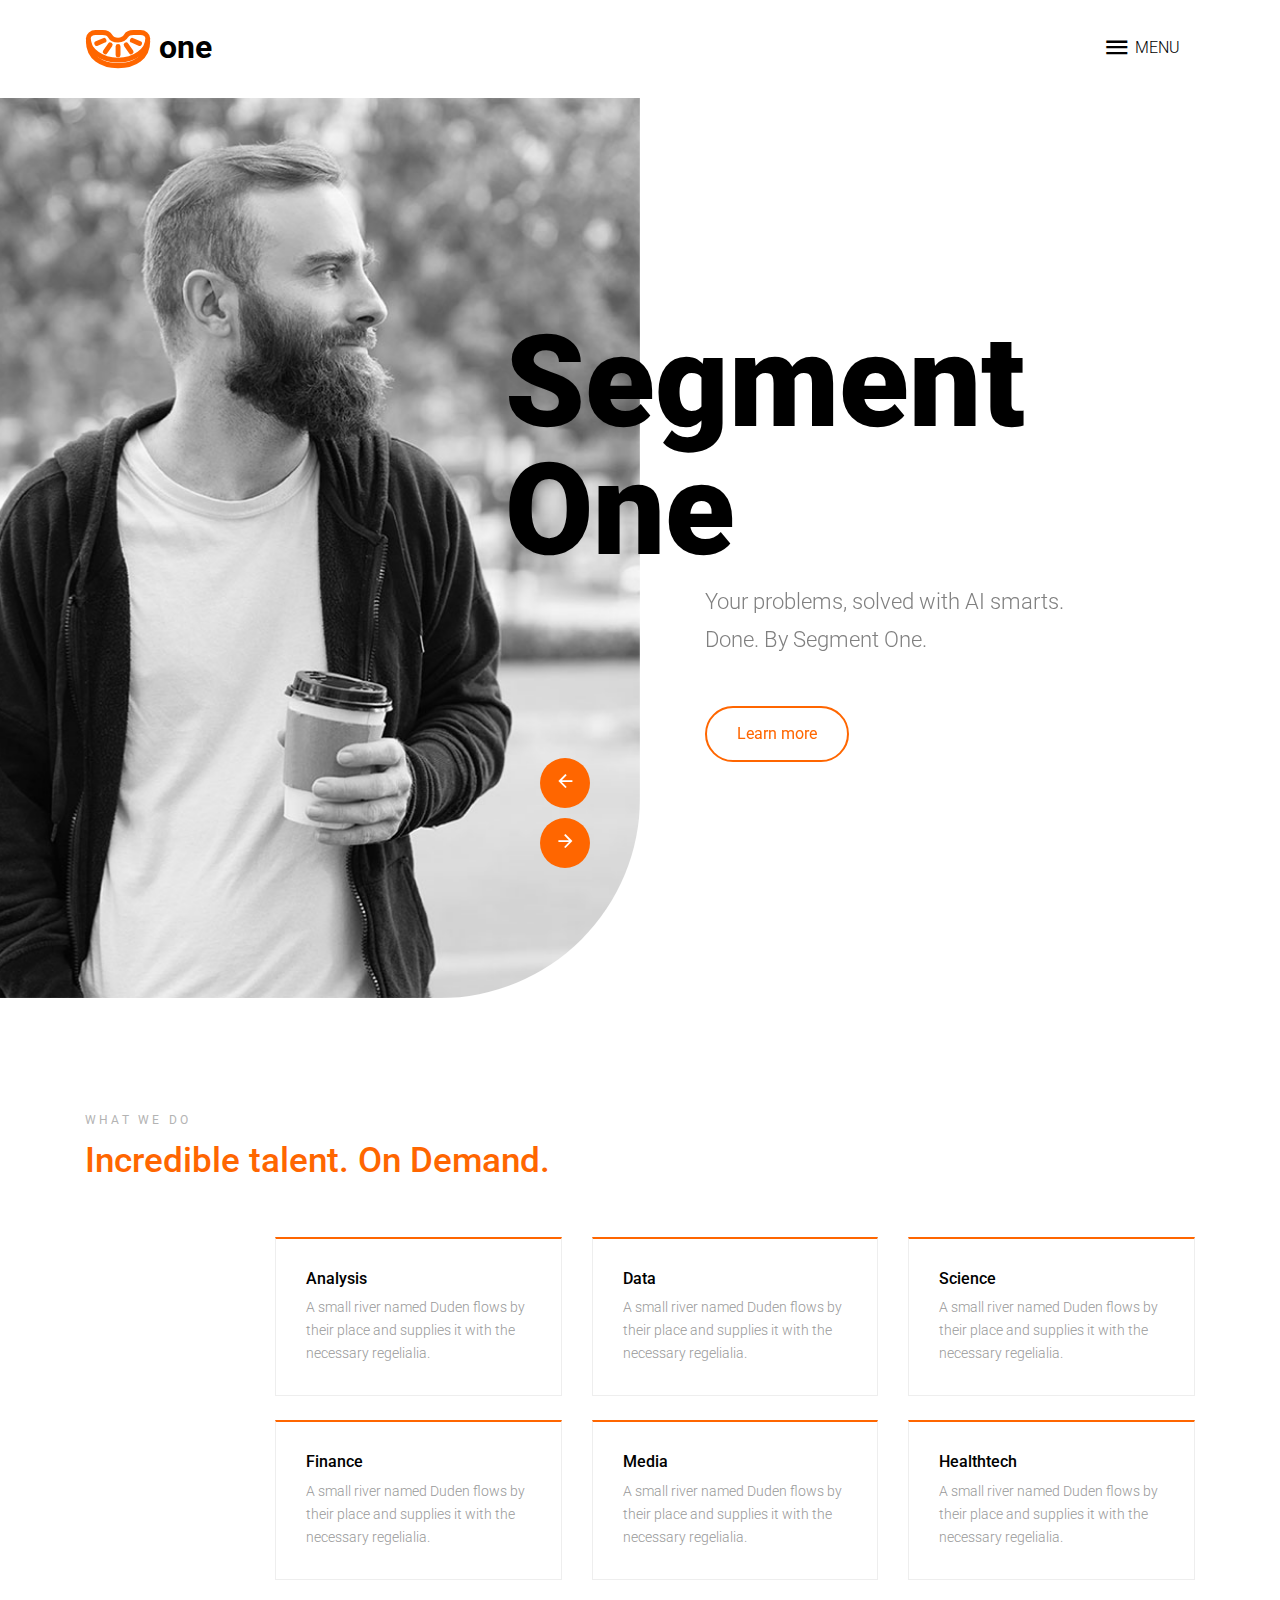
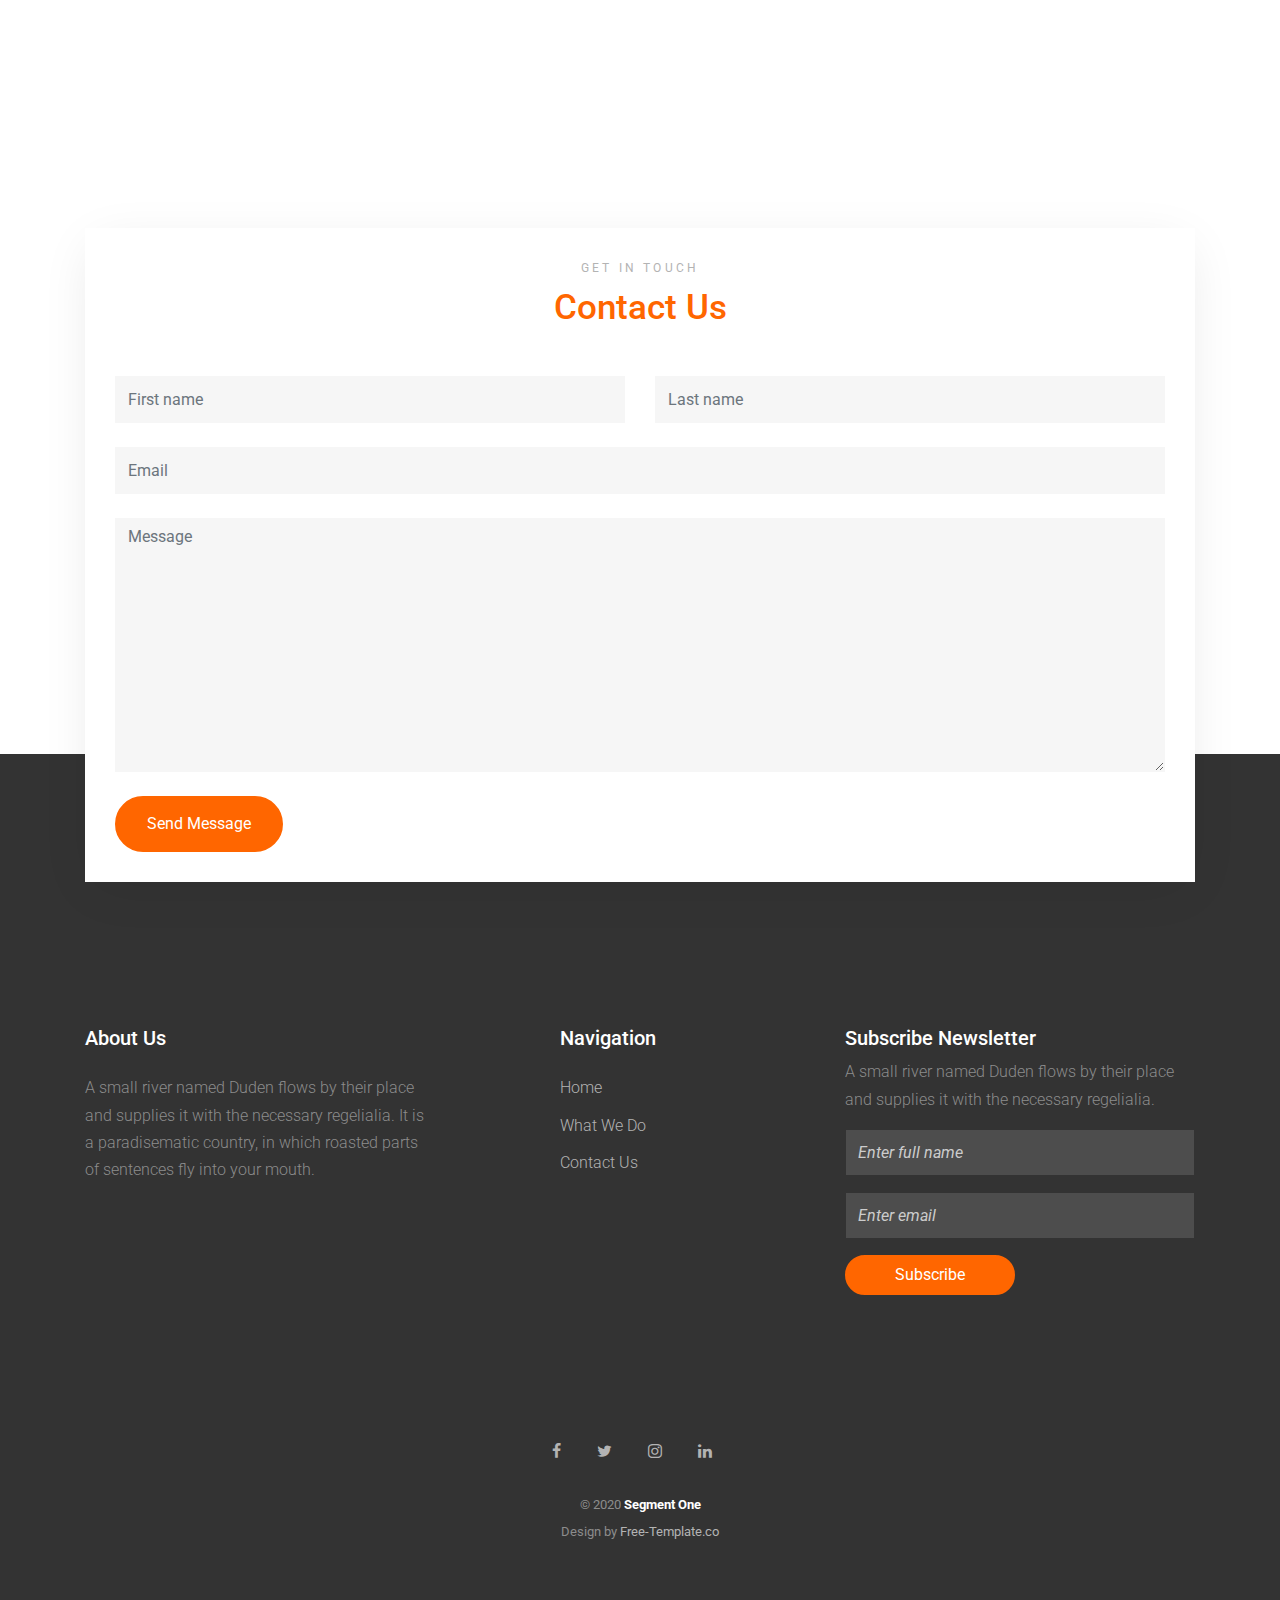
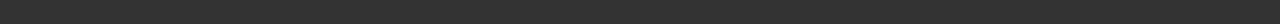
==== commit ff8b46bd: "Adds favicon" ====
--- a/index.html
+++ b/index.html
@@ -8,7 +8,10 @@
     <meta name="description" content="Leading AI consultancy in London, UK." />
     <meta name="keywords" content="" />
 
-    <link rel="shortcut icon" href="ftco-32x32.png">
+    <link rel="apple-touch-icon" sizes="180x180" href="/apple-touch-icon.png">
+    <link rel="icon" type="image/png" sizes="32x32" href="/favicon-32x32.png">
+    <link rel="icon" type="image/png" sizes="16x16" href="/favicon-16x16.png">
+    <link rel="manifest" href="/site.webmanifest">
 
     <link href="https://fonts.googleapis.com/css?family=Roboto:300,400,500,700,900" rel="stylesheet">
     <link rel="stylesheet" href="fonts/icomoon/style.css">
@@ -297,4 +300,4 @@
 
      
   </body>
-</html>+</html>
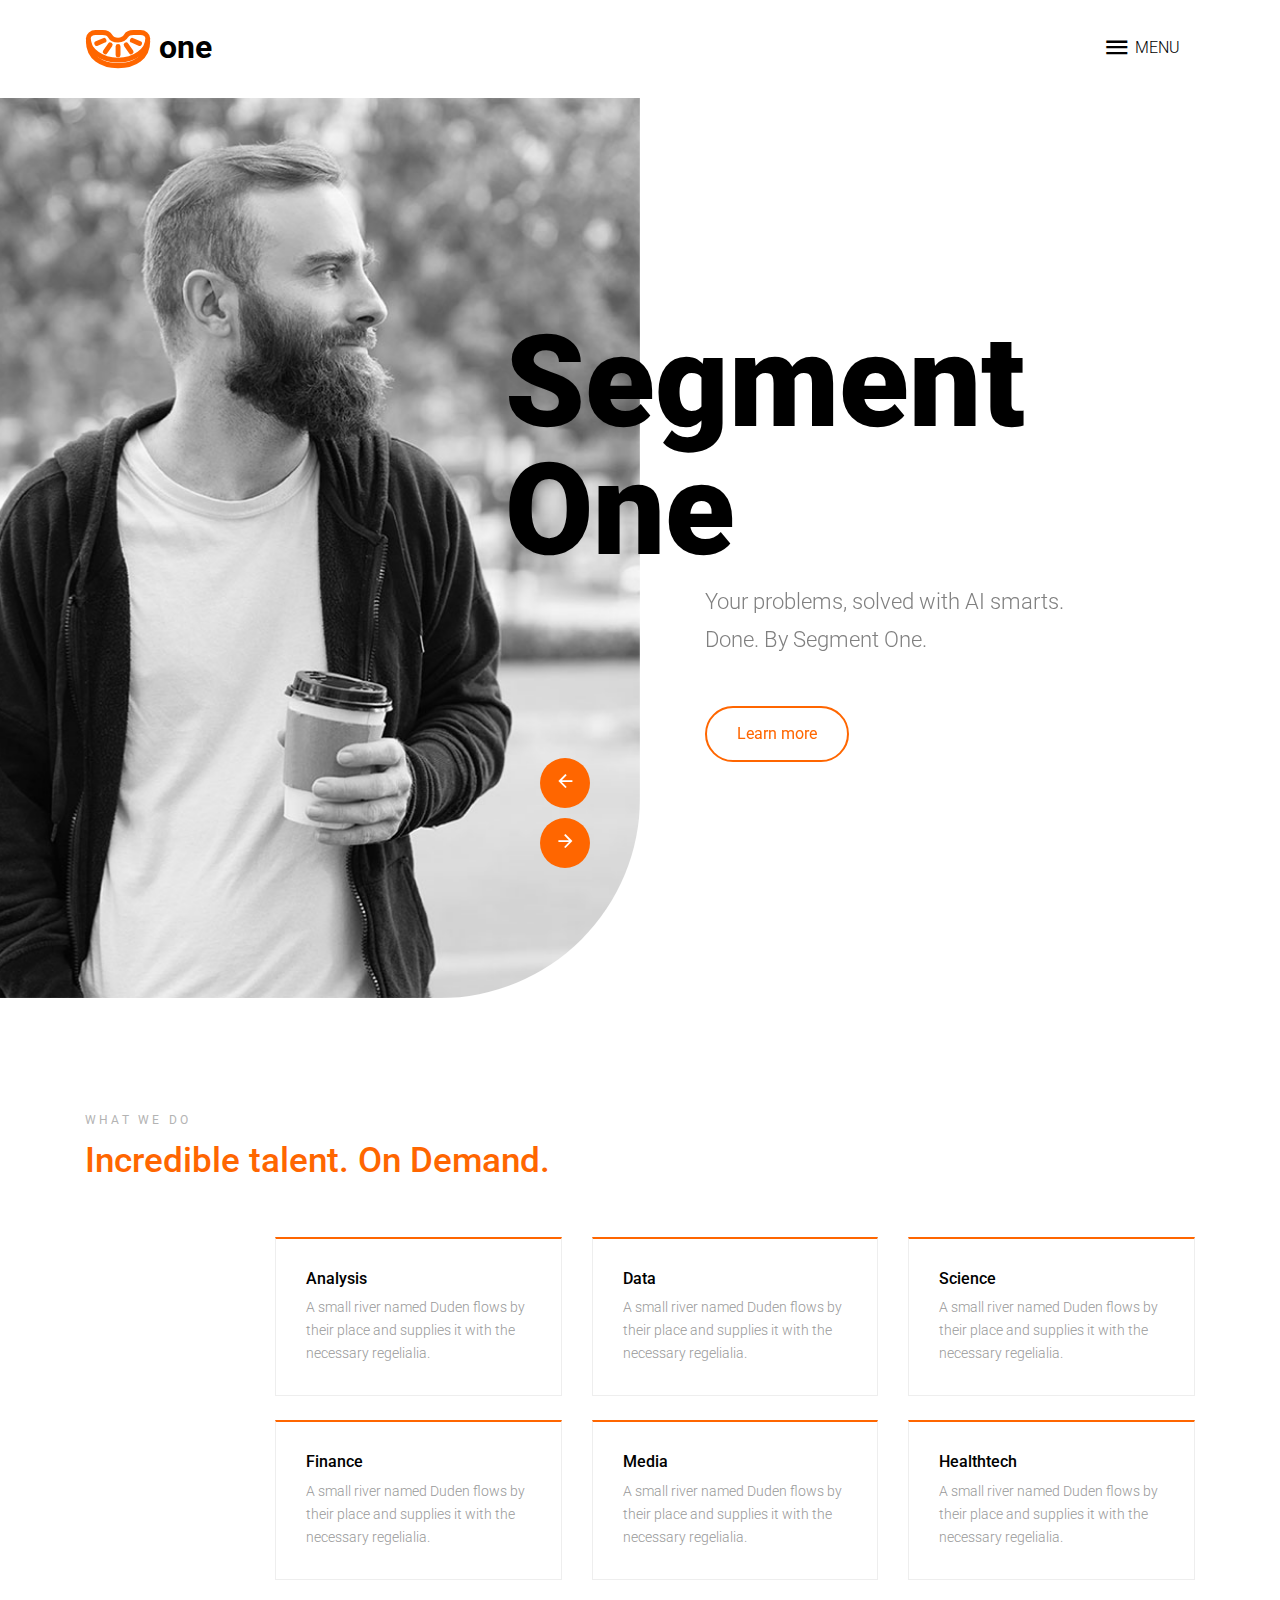
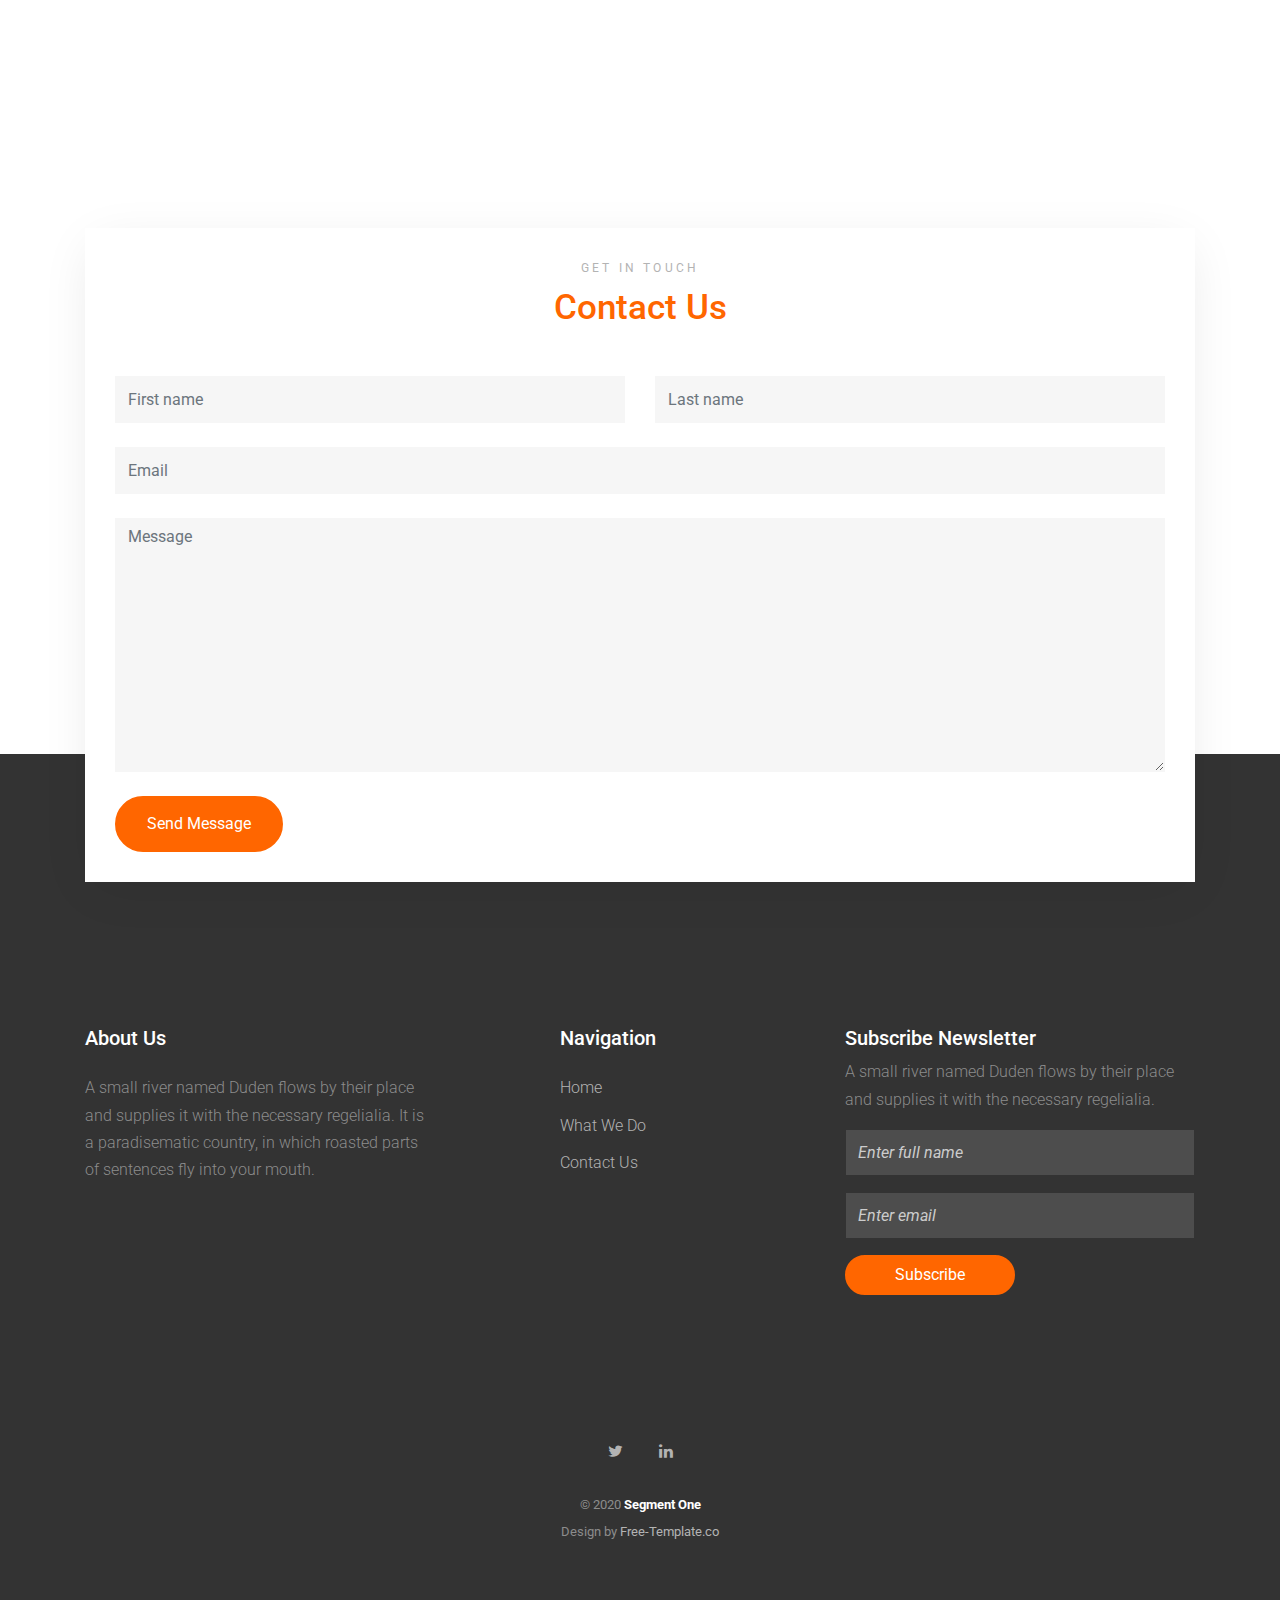
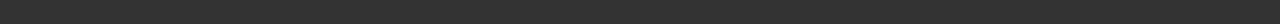
==== commit 3509b8fb: "Adds twitter" ====
--- a/index.html
+++ b/index.html
@@ -269,9 +269,7 @@
         <div class="row pt-5 mt-5 text-center">
           <div class="col-md-12">
             <div class="mb-4">
-                  <a href="#" class="pl-0 pr-3"><span class="icon-facebook"></span></a>
-                  <a href="#" class="pl-3 pr-3"><span class="icon-twitter"></span></a>
-                  <a href="#" class="pl-3 pr-3"><span class="icon-instagram"></span></a>
+                  <a href="https://twitter.com/SegmentOneAI" target="_blank" class="pl-3 pr-3"><span class="icon-twitter"></span></a>
                   <a href="#" class="pl-3 pr-3"><span class="icon-linkedin"></span></a>
                 </div>
             <p>
